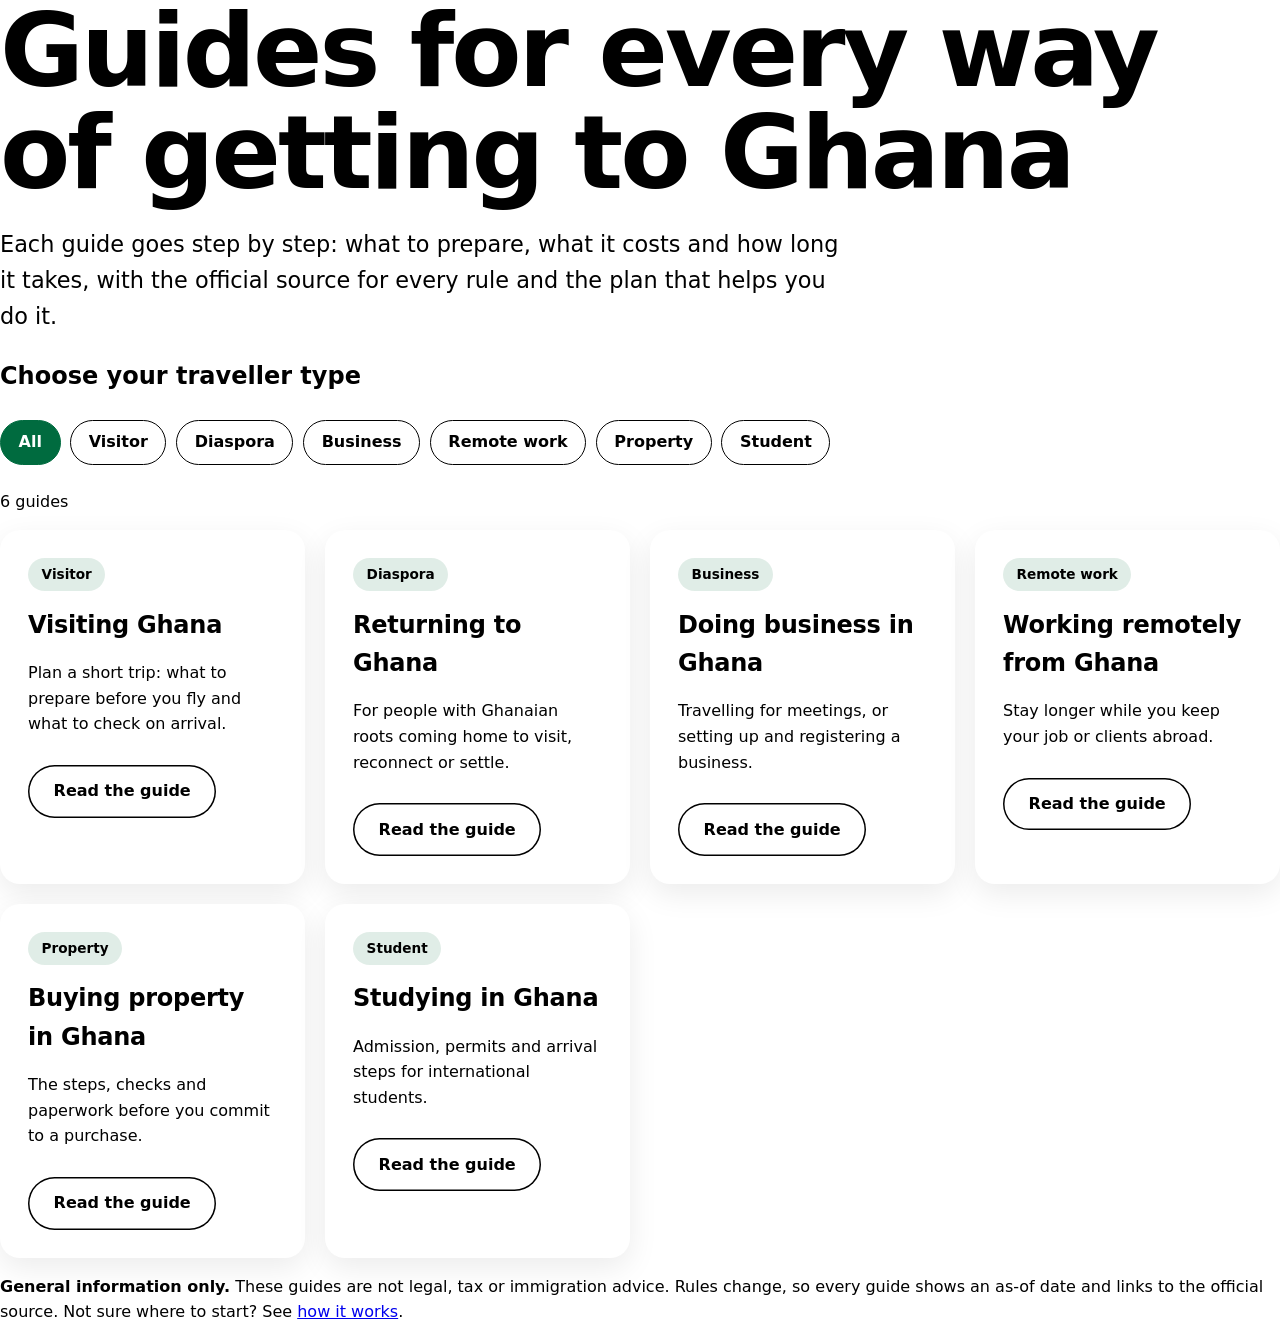
==== pages/guides/index.html @ 1437476f "Guides index with traveller-type filter, and How it works page" ====
<!doctype html>
<html lang="en">
<head>
<meta charset="utf-8">
<meta name="viewport" content="width=device-width, initial-scale=1">
<title>Guides | Come to Ghana</title>
<meta name="description" content="Step-by-step guides for every kind of traveller to Ghana: what to prepare, costs and timelines, official sources.">
<link rel="stylesheet" href="../../css/tokens.css"> <link rel="stylesheet" href="../../css/layout.css"> <link rel="stylesheet" href="../../css/site.css"> <link rel="stylesheet" href="../../css/shop/core.css">
<script defer src="../../js/nav.js"></script> <script defer src="../../js/motion.js"></script> <script defer src="../../js/app.js"></script> <script defer src="../../js/shop/core.js"></script> <script defer src="../../js/shop/cart.js"></script>
<script defer src="../../js/shop/guides.js"></script>
<style>
  .guides-hero h1 { font-size: clamp(2.75rem, 8vw, 6.5rem); letter-spacing: -.03em; line-height: 1; margin: 0 0 1.25rem; }
  .guides-hero p { max-width: 60ch; font-size: clamp(1.1rem, 2vw, 1.4rem); }
  #guide-filters { display: flex; flex-wrap: wrap; gap: .6rem; margin-block: 1.5rem; }
  #guide-filters .shop-chip { font: inherit; font-weight: 600; border: 1.5px solid currentColor; background: transparent; cursor: pointer; padding: .55rem 1.1rem; }
  #guide-filters .shop-chip[aria-pressed="true"] { background: var(--accent, #006b3f); color: var(--on-accent, #fff); border-color: var(--accent, #006b3f); }
  #guide-list { list-style: none; margin: 0; padding: 0; display: grid; gap: 1.25rem; grid-template-columns: repeat(auto-fill, minmax(min(100%, 19rem), 1fr)); }
  .guide-card h3 { font-size: 1.5rem; letter-spacing: -.01em; margin: .9rem 0 .5rem; }
  .guide-card h3 a { color: inherit; text-decoration: none; }
  .guide-card p { max-width: 45ch; }
  .guide-card .shop-btn { margin-top: .75rem; }
</style>
</head>
<body>
<main id="main">
  <section class="band guides-hero">
    <h1 data-words>Guides for every way of getting to Ghana</h1>
    <p data-reveal>Each guide goes step by step: what to prepare, what it costs and how long it takes, with the official source for every rule and the plan that helps you do it.</p>
  </section>
  <section class="band band--dark" aria-labelledby="guides-h">
    <h2 id="guides-h" data-reveal>Choose your traveller type</h2>
    <div id="guide-filters" role="group" aria-label="Filter guides by traveller type"></div>
    <p id="guide-count" class="shop-note" aria-live="polite"></p>
    <ul id="guide-list">
      <li><a href="tourist.html">Visiting Ghana</a></li>
      <li><a href="diaspora.html">Returning to Ghana</a></li>
      <li><a href="business.html">Doing business in Ghana</a></li>
      <li><a href="remote-work.html">Working remotely from Ghana</a></li>
      <li><a href="property.html">Buying property in Ghana</a></li>
      <li><a href="student.html">Studying in Ghana</a></li>
    </ul>
  </section>
  <section class="band">
    <p data-reveal><strong>General information only.</strong> These guides are not legal, tax or immigration advice. Rules change, so every guide shows an as-of date and links to the official source. Not sure where to start? See <a href="how-it-works.html">how it works</a>.</p>
  </section>
</main>
</body>
</html>
---- css/site.css ----
/* Come to Ghana: site-wide base. Tokens in tokens.css, layout in layout.css, shop parts in css/shop/. */
@view-transition { navigation: auto; }
html { scroll-behavior: smooth; }
body { margin: 0; font-family: var(--font-body, system-ui, -apple-system, "Segoe UI", sans-serif); line-height: 1.6; }
.guide-note { font-size: .9rem; padding: .9rem 1.1rem; border-radius: .9rem; background: rgba(0,0,0,.05); }
.sr-only { position: absolute; width: 1px; height: 1px; overflow: hidden; clip: rect(0 0 0 0); white-space: nowrap; }
---- css/shop/core.css ----
/* Come to Ghana: shared shop components (buttons, chips, sheets, toasts, test-money label). */
.shop-btn { display: inline-flex; align-items: center; justify-content: center; gap: .5rem; padding: .85rem 1.6rem; border: 0; border-radius: 999px; font: inherit; font-weight: 600; cursor: pointer; text-decoration: none; background: var(--accent, #006b3f); color: var(--on-accent, #fff); transition: transform .3s cubic-bezier(.2,.7,.2,1), box-shadow .3s; }
.shop-btn:hover { transform: translateY(-2px); box-shadow: 0 8px 22px rgba(0,0,0,.2); }
.shop-btn:disabled { opacity: .5; cursor: not-allowed; transform: none; box-shadow: none; }
.shop-btn--ghost { background: transparent; color: inherit; box-shadow: inset 0 0 0 1.5px currentColor; }
.shop-chip { display: inline-block; padding: .35rem .85rem; border-radius: 999px; font-size: .85rem; font-weight: 600; background: rgba(0,107,63,.12); color: inherit; }
.shop-chip[aria-pressed="true"] { background: var(--accent, #006b3f); color: var(--on-accent, #fff); }
.shop-card { border-radius: 1.25rem; padding: clamp(1.1rem, 3vw, 1.75rem); background: var(--surface, #fff); box-shadow: 0 10px 30px rgba(0,0,0,.08); }
.shop-price { font-weight: 700; letter-spacing: -.01em; font-variant-numeric: tabular-nums; }
.shop-field { display: grid; gap: .35rem; margin-block: 1rem; }
.shop-field label { font-weight: 600; }
.shop-field :is(input, select, textarea) { font: inherit; padding: .75rem 1rem; border: 1.5px solid #8a94a0; border-radius: .75rem; background: #fff; color: #111; }
.shop-error { color: #b42318; font-size: .9rem; }
.shop-sheet-backdrop { position: fixed; inset: 0; background: rgba(0,0,0,.5); opacity: 0; pointer-events: none; transition: opacity .3s; z-index: 90; }
.shop-sheet-backdrop.is-open { opacity: 1; pointer-events: auto; }
.shop-sheet { position: fixed; inset: auto 0 0 0; max-height: 88svh; overflow: auto; background: var(--surface, #fff); color: #111; border-radius: 1.5rem 1.5rem 0 0; padding: 1.5rem; transform: translateY(100%); transition: transform .45s cubic-bezier(.2,.7,.2,1); z-index: 100; }
.shop-sheet.is-open { transform: none; }
@media (min-width: 48rem) { .shop-sheet--side { inset: 0 0 0 auto; width: min(26rem, 100%); max-height: none; border-radius: 1.5rem 0 0 1.5rem; transform: translateX(100%); } .shop-sheet--side.is-open { transform: none; } }
.shop-toasts { position: fixed; left: 50%; bottom: 1.25rem; transform: translateX(-50%); display: grid; gap: .5rem; z-index: 200; }
.shop-toast { padding: .7rem 1.2rem; border-radius: 999px; background: #111; color: #fff; font-weight: 600; box-shadow: 0 8px 24px rgba(0,0,0,.3); animation: shop-toast-in .4s cubic-bezier(.2,.7,.2,1); transition: opacity .4s; }
.shop-toast.is-out { opacity: 0; }
@keyframes shop-toast-in { from { opacity: 0; transform: translateY(12px); } }
.shop-testmoney { font-size: .9rem; font-weight: 600; padding: .6rem 1rem; border-radius: .75rem; background: #fff4d6; color: #5c4200; }
.shop-btn:focus-visible, .shop-chip:focus-visible, .shop-field :is(input, select, textarea):focus-visible { outline: 3px solid var(--accent, #006b3f); outline-offset: 3px; }
@media (prefers-reduced-motion: reduce) { .shop-sheet, .shop-sheet-backdrop, .shop-btn, .shop-toast { transition: none; animation: none; } }
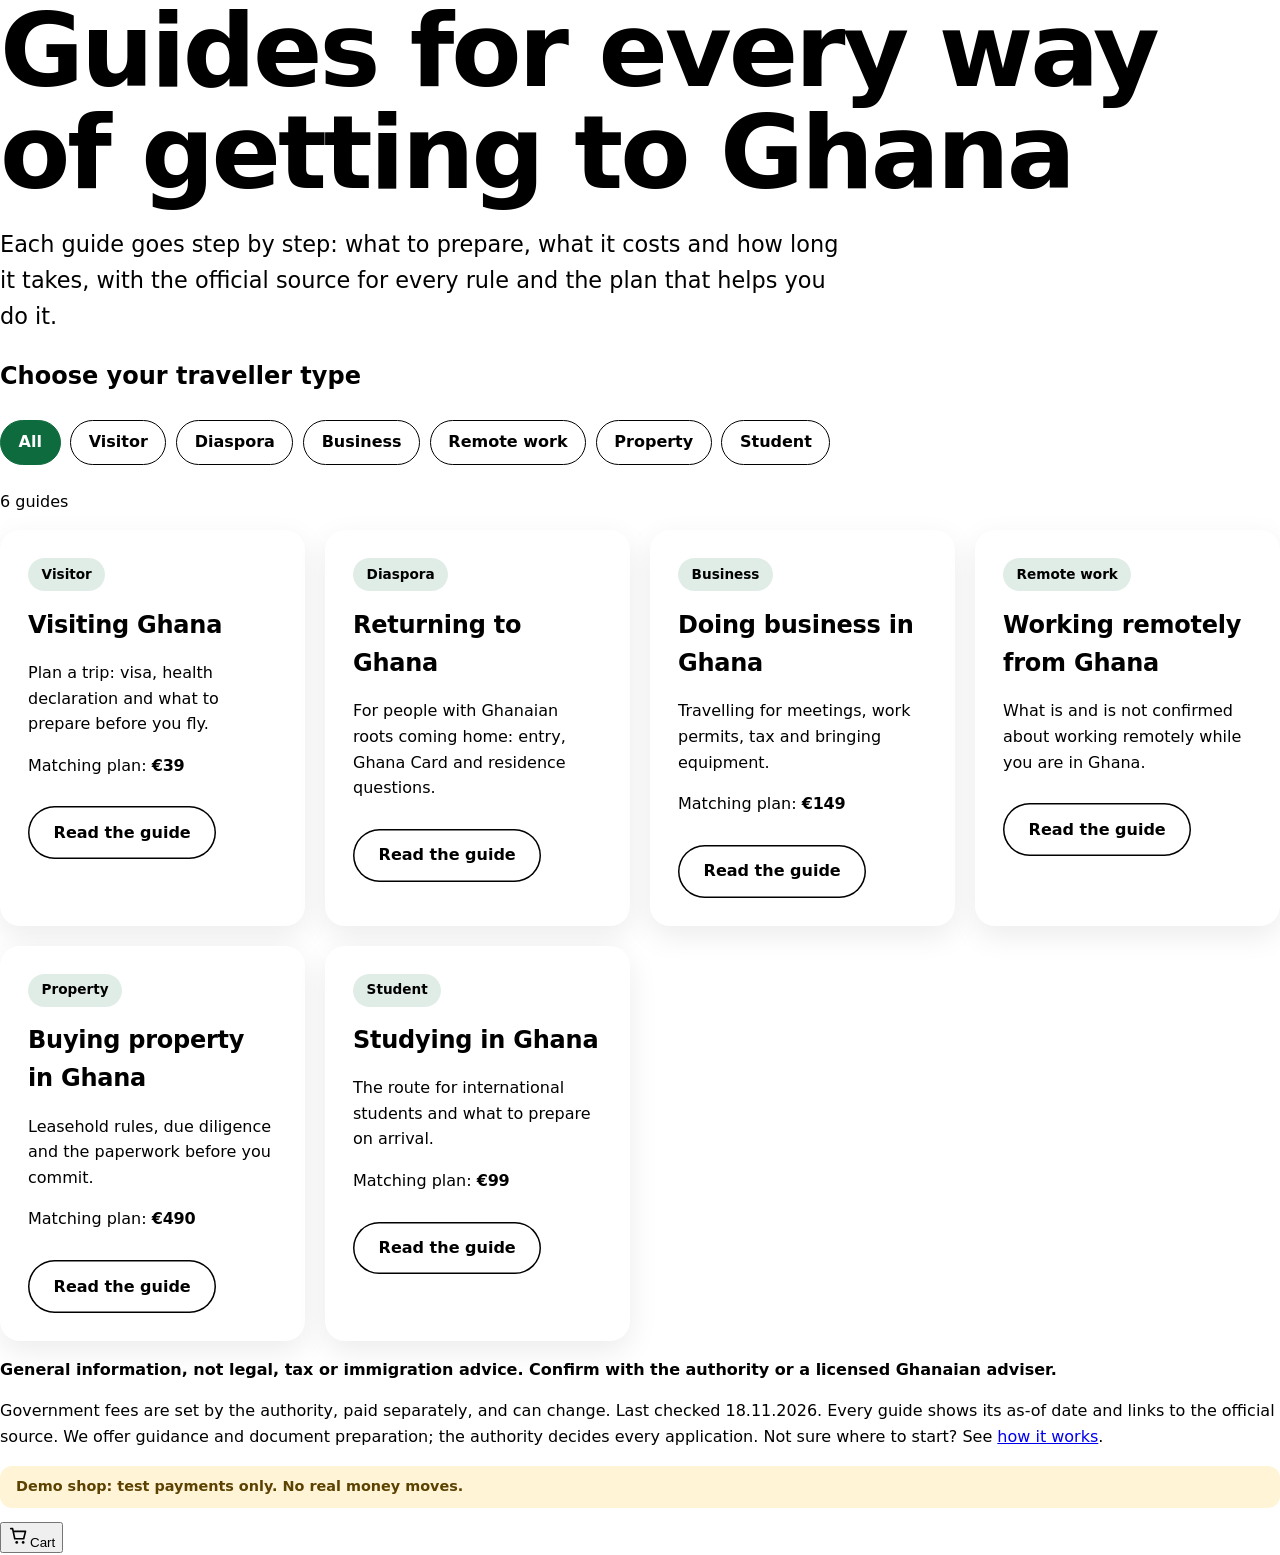
==== commit f3552ee2: "Guides pages: apply expert's disclaimers, fee separation and as-of date" ====
--- a/pages/guides/index.html
+++ b/pages/guides/index.html
@@ -41,7 +41,9 @@
     </ul>
   </section>
   <section class="band">
-    <p data-reveal><strong>General information only.</strong> These guides are not legal, tax or immigration advice. Rules change, so every guide shows an as-of date and links to the official source. Not sure where to start? See <a href="how-it-works.html">how it works</a>.</p>
+    <p data-reveal><strong>General information, not legal, tax or immigration advice. Confirm with the authority or a licensed Ghanaian adviser.</strong></p>
+    <p data-reveal>Government fees are set by the authority, paid separately, and can change. Last checked 18.11.2026. Every guide shows its as-of date and links to the official source. We offer guidance and document preparation; the authority decides every application. Not sure where to start? See <a href="how-it-works.html">how it works</a>.</p>
+    <p class="shop-testmoney" role="note">Demo shop: test payments only. No real money moves.</p>
   </section>
 </main>
 </body>
--- a/css/tokens.css
+++ b/css/tokens.css
@@ -0,0 +1,122 @@
+/* Come to Ghana: design tokens (Designer lane). Trustworthy and clear.
+   Palette: warm paper + deep ink-green neutrals, ONE accent (forest green); warm gold appears only as the accent on dark bands.
+   Contrast (AA, measured): --ink on --bg 15.5:1; --ink-soft 7.8:1; --muted 5.1:1; --on-accent on --accent 6.6:1;
+   --accent on --bg 6.2:1; --on-dark on --bg-dark 15.2:1; --accent-bright (gold) on --bg-dark 10.3:1.
+   Type: system fonts only; serif display for authority, sans body for clarity; clamp() scale, tight tracking on large type.
+   Motion: one ease, 400-900 ms, 60 ms stagger; animate transform/opacity/filter only. */
+:root {
+  color-scheme: light;
+
+  /* Palette: light */
+  --bg: #faf8f3;
+  --bg-alt: #f0ece1;
+  --surface: #ffffff;
+  --surface-2: #f5f2ea;
+  --ink: #10231a;
+  --ink-soft: #3f5348;
+  --muted: #5c6e63;
+  --line: #ded9ca;
+
+  /* Palette: dark bands */
+  --bg-dark: #0a1f16;
+  --bg-dark-2: #123325;
+  --on-dark: #f3f1e8;
+  --on-dark-soft: #a9bfb1;
+  --line-dark: #22432f;
+
+  /* Accent (one) */
+  --accent: #0d6b3d;
+  --accent-2: #14884f;          /* hover / gradient partner */
+  --accent-bright: #f2c14e;     /* accent on dark backgrounds */
+  --accent-soft: #dcefe2;
+  --on-accent: #ffffff;
+
+  /* Status */
+  --ok: #1d7a4d;
+  --warn: #b4540a;
+  --danger: #b3261e;
+  --danger-soft: #fbe6e3;
+
+  /* Gradients and glow (CSS only) */
+  --grad-accent: linear-gradient(120deg, #0d6b3d 0%, #1f9a5c 55%, #f2c14e 100%);
+  --grad-text: linear-gradient(100deg, #0d6b3d 0%, #2a9d62 50%, #0d6b3d 100%);
+  --grad-dark: radial-gradient(120% 80% at 80% 0%, #17482f 0%, #0a1f16 60%);
+  --glow: 0 0 80px rgba(242, 193, 78, .25);
+
+  /* Type */
+  --font-body: system-ui, -apple-system, "Segoe UI", Roboto, "Helvetica Neue", Arial, sans-serif;
+  --font-display: ui-serif, "Iowan Old Style", "Palatino Linotype", Palatino, Georgia, serif;
+  --font-mono: ui-monospace, SFMono-Regular, Menlo, Consolas, monospace;
+
+  --fs-xs: .8125rem;
+  --fs-sm: .9375rem;
+  --fs-base: 1.0625rem;
+  --fs-lg: clamp(1.2rem, 1.1rem + .5vw, 1.45rem);
+  --fs-xl: clamp(1.5rem, 1.2rem + 1.4vw, 2.25rem);
+  --fs-2xl: clamp(2rem, 1.4rem + 3vw, 3.75rem);
+  --fs-3xl: clamp(2.75rem, 1.6rem + 6vw, 6rem);
+  --fs-hero: clamp(3.25rem, 1.5rem + 9vw, 8rem);
+  --fs-giant: clamp(5rem, 2rem + 18vw, 16rem);      /* marquee, scrollytelling word */
+  --fs-step: clamp(1.5rem, 1.1rem + 1.6vw, 2.5rem); /* scrollytelling step text */
+
+  --lh-tight: .95;
+  --lh-snug: 1.15;
+  --lh-body: 1.6;
+  --track-display: -.04em;
+  --track-heading: -.025em;
+  --track-label: .12em;
+  --measure: 65ch;
+
+  /* Spacing */
+  --space-1: .25rem;
+  --space-2: .5rem;
+  --space-3: .75rem;
+  --space-4: 1rem;
+  --space-5: 1.5rem;
+  --space-6: 2.5rem;
+  --space-7: 4rem;
+  --space-section: clamp(5rem, 12vw, 10rem);
+  --gutter: clamp(1.25rem, 5vw, 4rem);
+  --max-w: 76rem;
+
+  /* Shape and depth */
+  --radius-sm: .5rem;
+  --radius: 1rem;
+  --radius-lg: 1.75rem;
+  --radius-pill: 999px;
+  --shadow-sm: 0 1px 2px rgba(16, 35, 26, .06), 0 2px 8px rgba(16, 35, 26, .05);
+  --shadow: 0 8px 30px rgba(16, 35, 26, .09);
+  --shadow-lg: 0 24px 60px rgba(16, 35, 26, .16);
+  --focus: 0 0 0 3px var(--bg), 0 0 0 5px var(--accent);
+
+  /* Motion */
+  --ease: cubic-bezier(.2, .7, .2, 1);
+  --dur-fast: 400ms;
+  --dur: 650ms;
+  --dur-slow: 900ms;
+  --stagger: 60ms;
+  --rise: 1.25rem;              /* reveal travel distance */
+  --blur-in: 8px;               /* reveal start blur */
+  --marquee-speed: 60s;
+}
+
+@media (prefers-reduced-motion: reduce) {
+  :root {
+    --dur-fast: 0ms;
+    --dur: 0ms;
+    --dur-slow: 0ms;
+    --stagger: 0ms;
+    --rise: 0px;
+    --blur-in: 0px;
+    --marquee-speed: 0s;
+  }
+}
+
+/* Reusable CSS-only accent */
+.text-grad {
+  background: var(--grad-text);
+  background-size: 200% 100%;
+  -webkit-background-clip: text;
+  background-clip: text;
+  color: transparent;
+}
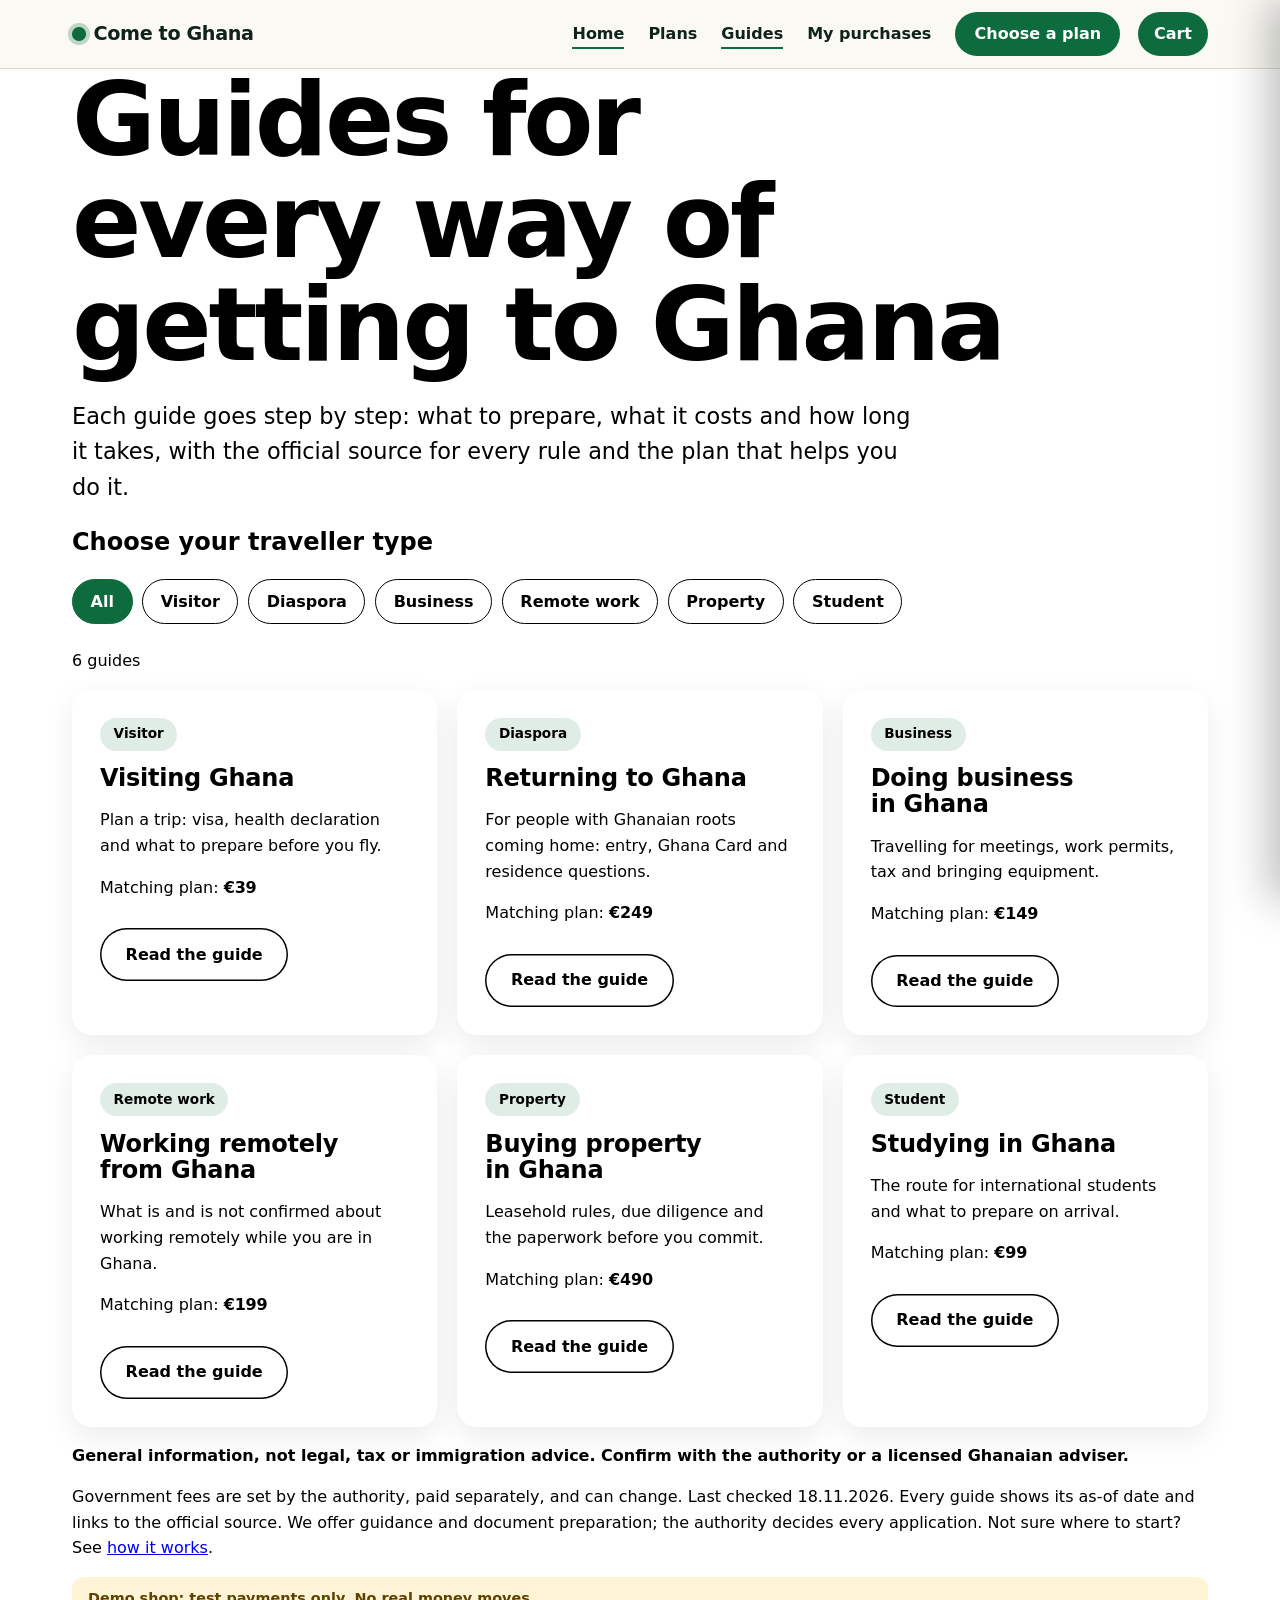
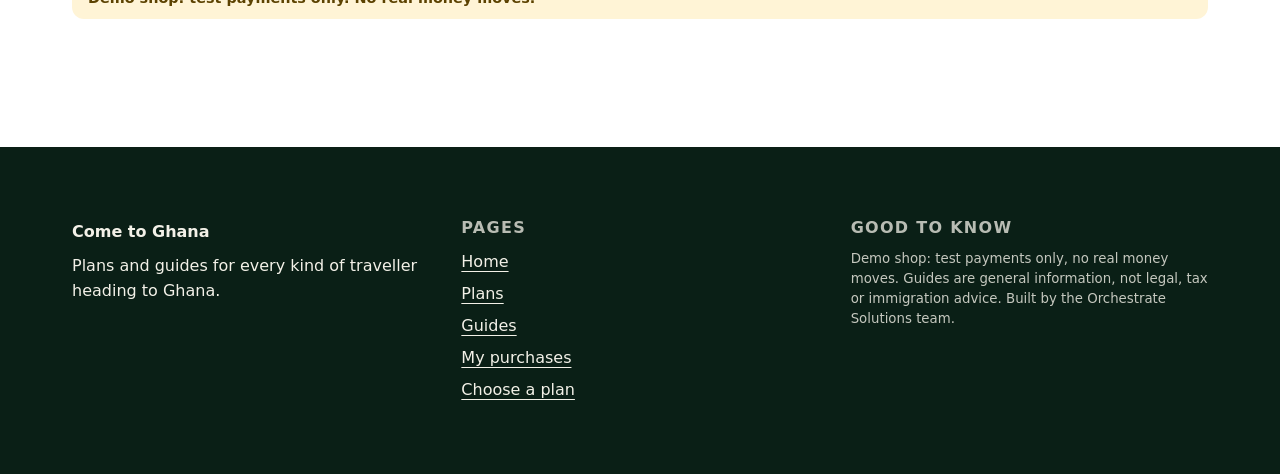
==== commit 47b48116: "Guides pages: link css/shop/cart.css for the header cart button" ====
--- a/pages/guides/index.html
+++ b/pages/guides/index.html
@@ -5,7 +5,7 @@
 <meta name="viewport" content="width=device-width, initial-scale=1">
 <title>Guides | Come to Ghana</title>
 <meta name="description" content="Step-by-step guides for every kind of traveller to Ghana: what to prepare, costs and timelines, official sources.">
-<link rel="stylesheet" href="../../css/tokens.css"> <link rel="stylesheet" href="../../css/layout.css"> <link rel="stylesheet" href="../../css/site.css"> <link rel="stylesheet" href="../../css/shop/core.css">
+<link rel="stylesheet" href="../../css/tokens.css"> <link rel="stylesheet" href="../../css/layout.css"> <link rel="stylesheet" href="../../css/site.css"> <link rel="stylesheet" href="../../css/shop/core.css"> <link rel="stylesheet" href="../../css/shop/cart.css">
 <script defer src="../../js/nav.js"></script> <script defer src="../../js/motion.js"></script> <script defer src="../../js/app.js"></script> <script defer src="../../js/shop/core.js"></script> <script defer src="../../js/shop/cart.js"></script>
 <script defer src="../../js/shop/guides.js"></script>
 <style>
--- a/css/layout.css
+++ b/css/layout.css
@@ -0,0 +1,108 @@
+/* Layout, page shell and motion states. Colours and type come from tokens.css. */
+:root { --hv-ease: var(--ease, cubic-bezier(.2,.7,.2,1)); --hv-max: var(--max-w, 76rem); --hv-gutter: clamp(1.1rem, 4vw, 2.5rem); --hv-header-h: 4.25rem; }
+@view-transition { navigation: auto; }
+html { scroll-behavior: smooth; scroll-padding-top: calc(var(--hv-header-h) + 1rem); }
+*, *::before, *::after { box-sizing: border-box; }
+img, svg, video { max-width: 100%; height: auto; }
+main { display: block; min-height: 60svh; --hv-side: max(var(--hv-gutter), calc((100% - var(--hv-max)) / 2 + var(--hv-gutter))); }
+/* Shared container: every top-level block of a page gets side margins and centres at the max width.
+   Sections and headers keep full-bleed backgrounds and pad their content; other blocks are inset by margin. */
+main > :is(section, header, article) { padding-inline: var(--hv-side) !important; }
+main > :not(section, header, article, .hv-marquee, script, style, [hidden]) { margin-inline: var(--hv-side) !important; }
+main > :is(section, header, article) > .hv-wrap { padding-inline: 0; max-width: none; }
+h1, h2, h3 { text-wrap: balance; line-height: 1.1; }
+.hv-wrap { max-width: var(--hv-max); margin-inline: auto; padding-inline: var(--hv-gutter); }
+.hv-section { padding-block: clamp(5rem, 12vw, 10rem); }
+.hv-dark { background: var(--bg-dark, #10231a); color: var(--on-dark, #f4f7f4); }
+
+/* Skip link */
+.hv-skip { position: absolute; left: 1rem; top: -4rem; z-index: 400; background: var(--accent, #1f6f43); color: var(--on-accent, #fff); padding: .75rem 1.25rem; border-radius: .75rem; font-weight: 700; text-decoration: none; transition: top .2s; }
+.hv-skip:focus { top: 1rem; }
+
+/* Header and nav */
+.hv-header { position: sticky; top: 0; z-index: 100; backdrop-filter: blur(14px) saturate(1.4); background: color-mix(in srgb, var(--bg, #fff) 86%, transparent); color: var(--ink, #111); border-bottom: 1px solid var(--line, rgba(120,130,140,.25)); transition: box-shadow .3s; }
+.hv-header.is-stuck { box-shadow: 0 6px 24px rgba(0,0,0,.08); }
+.hv-header-in { max-width: var(--hv-max); margin-inline: auto; padding-inline: var(--hv-gutter); min-height: var(--hv-header-h); display: flex; align-items: center; gap: .6rem; }
+.hv-logo { font-weight: 800; font-size: 1.2rem; letter-spacing: -.02em; text-decoration: none; color: inherit; display: inline-flex; align-items: center; gap: .5rem; }
+.hv-logo::before { content: ""; width: .85rem; height: .85rem; border-radius: 50%; background: var(--accent, #1f6f43); box-shadow: 0 0 0 4px color-mix(in srgb, var(--accent, #1f6f43) 25%, transparent); }
+.hv-header-in > .cd-btn { margin-left: auto; margin-right: 0; }
+.hv-nav-toggle { font: inherit; font-weight: 600; background: none; border: 1.5px solid currentColor; color: inherit; border-radius: 999px; padding: .45rem 1rem; cursor: pointer; }
+.hv-nav { position: absolute; inset: 100% 0 auto 0; background: var(--bg, #fff); border-bottom: 1px solid var(--line, rgba(120,130,140,.25)); padding: .5rem var(--hv-gutter) 1.25rem; display: none; box-shadow: 0 20px 30px rgba(0,0,0,.1); }
+.hv-nav.is-open { display: block; }
+.hv-nav ul { list-style: none; margin: 0; padding: 0; display: grid; gap: .15rem; }
+.hv-nav a { display: block; padding: .8rem .25rem; color: inherit; text-decoration: none; font-weight: 600; position: relative; }
+.hv-nav a::after { content: ""; position: absolute; left: 0; right: 0; bottom: .35rem; height: 2px; background: var(--accent, #1f6f43); transform: scaleX(0); transform-origin: left; transition: transform .4s var(--hv-ease); }
+.hv-nav a:hover::after, .hv-nav a[aria-current="page"]::after { transform: scaleX(1); }
+.hv-nav .hv-nav-cta { margin-top: .5rem; text-align: center; background: var(--accent, #1f6f43); color: var(--on-accent, #fff); border-radius: 999px; padding: .8rem 1.25rem; }
+.hv-nav .hv-nav-cta::after { display: none; }
+a:focus-visible, button:focus-visible, summary:focus-visible { outline: 3px solid var(--focus, var(--accent, #1f6f43)); outline-offset: 3px; border-radius: .35rem; }
+@media (min-width: 62rem) {
+  .hv-header-in { justify-content: space-between; }
+  .hv-nav-toggle { display: none; }
+  .hv-nav { position: static; display: block; background: none; border: 0; box-shadow: none; padding: 0; margin-left: auto; }
+  .hv-nav ul { display: flex; align-items: center; gap: 1.5rem; }
+  .hv-nav a { padding: .5rem 0; }
+  .hv-nav .hv-nav-cta { margin: 0; padding: .6rem 1.2rem; }
+  .hv-header-in > .cd-btn { margin-left: .5rem; order: 3; }
+}
+
+/* Footer */
+.hv-footer { margin-top: clamp(4rem, 10vw, 8rem); background: var(--bg-dark, #10231a); color: var(--on-dark, #f4f7f4); padding-block: clamp(2.5rem, 6vw, 4.5rem); }
+.hv-footer-in { max-width: var(--hv-max); margin-inline: auto; padding-inline: var(--hv-gutter); display: grid; gap: 2rem; grid-template-columns: repeat(auto-fit, minmax(14rem, 1fr)); }
+.hv-footer a { color: inherit; text-underline-offset: .25em; }
+.hv-footer h2 { font-size: 1rem; text-transform: uppercase; letter-spacing: .08em; opacity: .75; margin: 0 0 .75rem; }
+.hv-footer ul { list-style: none; margin: 0; padding: 0; display: grid; gap: .4rem; }
+.hv-footer small { opacity: .8; display: block; line-height: 1.5; }
+.hv-footer p { max-width: 40ch; margin: .5rem 0 0; }
+
+/* Reading progress */
+.hv-progress { position: fixed; inset: 0 0 auto 0; height: 3px; z-index: 300; pointer-events: none; }
+.hv-progress i { display: block; height: 100%; width: 100%; background: linear-gradient(90deg, var(--accent, #1f6f43), var(--accent-bright, #38bdf8)); transform: scaleX(var(--hv-p, 0)); transform-origin: left; }
+
+/* ---------- Motion (only with JS; otherwise everything is visible) ---------- */
+.js .hv-word { display: inline-block; white-space: pre; }
+.js [data-split="words"] .hv-word { opacity: 0; transform: translateY(.6em); filter: blur(8px); transition: opacity .8s var(--hv-ease), transform .8s var(--hv-ease), filter .8s var(--hv-ease); transition-delay: calc(var(--i, 0) * 60ms); }
+.js [data-split="words"].is-in .hv-word { opacity: 1; transform: none; filter: none; }
+.js [data-split="mask"] .hv-mw { display: inline-block; overflow: hidden; vertical-align: top; padding-bottom: .12em; margin-bottom: -.12em; }
+.js [data-split="mask"] .hv-word { transform: translateY(110%); transition: transform .9s var(--hv-ease); transition-delay: calc(var(--i, 0) * 50ms); }
+.js [data-split="mask"].is-in .hv-word { transform: none; }
+.js [data-reveal] { opacity: 0; transform: translateY(2rem); transition: opacity .8s var(--hv-ease), transform .8s var(--hv-ease); transition-delay: var(--d, 0ms); }
+.js [data-reveal].is-in { opacity: 1; transform: none; }
+
+.hv-rotate { display: inline-grid; vertical-align: bottom; }
+.hv-rotate > span { grid-area: 1 / 1; opacity: 0; transform: translateY(60%); transition: opacity .6s var(--hv-ease), transform .6s var(--hv-ease); }
+.hv-rotate > span.is-on { opacity: 1; transform: none; }
+.hv-sweep { background: linear-gradient(100deg, var(--accent, #1f6f43), var(--accent-bright, #38bdf8), var(--accent, #1f6f43)); background-size: 200% 100%; -webkit-background-clip: text; background-clip: text; color: transparent; animation: hv-sweep 6s linear infinite; }
+@keyframes hv-sweep { to { background-position: -200% 0; } }
+
+.hv-marquee { overflow: hidden; background: var(--bg-dark, #10231a); color: var(--on-dark, #f4f7f4); padding-block: clamp(2rem, 6vw, 4rem); }
+.hv-marquee-track { display: flex; width: max-content; gap: 3rem; font-size: clamp(3rem, 11vw, 9rem); font-weight: 800; letter-spacing: -.04em; line-height: 1; white-space: nowrap; animation: hv-marquee var(--marquee-speed, 45s) linear infinite; }
+.hv-marquee-track span:nth-child(even) { color: transparent; -webkit-text-stroke: 1.5px currentColor; }
+@keyframes hv-marquee { to { transform: translateX(-50%); } }
+
+.hv-statement { font-size: clamp(1.8rem, 5vw, 4rem); font-weight: 700; letter-spacing: -.02em; line-height: 1.15; max-width: 28ch; }
+.js .hv-statement .hv-word { opacity: .2; transition: opacity .35s linear; }
+.js .hv-statement .hv-word.is-lit { opacity: 1; }
+
+/* Scrollytelling: [data-scrolly] > .hv-scrolly-word + .hv-scrolly-steps > [data-step][data-word] */
+.hv-scrolly { display: grid; gap: 1.5rem; grid-template-columns: 1fr; }
+.hv-scrolly-word { position: sticky; top: calc(var(--hv-header-h) + 1rem); font-size: clamp(3rem, 14vw, 10rem); font-weight: 800; letter-spacing: -.04em; line-height: 1; padding-block: 1rem; z-index: 1; }
+.hv-scrolly-steps [data-step] { min-height: 55svh; display: flex; align-items: center; font-size: clamp(1.5rem, 3.4vw, 2.5rem); font-weight: 600; line-height: 1.25; max-width: 24ch; opacity: .3; transition: opacity .5s var(--hv-ease); }
+.hv-scrolly-steps [data-step].is-active { opacity: 1; }
+@media (min-width: 52rem) { .hv-scrolly { grid-template-columns: 1fr 1fr; align-items: start; } .hv-scrolly-word { top: 30svh; } }
+
+.hv-card { transition: transform .4s var(--hv-ease), box-shadow .4s var(--hv-ease); }
+.hv-card:hover { transform: translateY(-4px); }
+[data-parallax] { will-change: transform; }
+[data-count] { font-variant-numeric: tabular-nums; }
+
+@media (prefers-reduced-motion: reduce) {
+  html { scroll-behavior: auto; }
+  *, *::before, *::after { animation: none !important; transition: none !important; }
+  .js [data-split] .hv-word, .js [data-reveal] { opacity: 1 !important; transform: none !important; filter: none !important; }
+  .hv-rotate > span:first-child { opacity: 1; transform: none; }
+  .hv-rotate > span:not(:first-child) { display: none; }
+  .js .hv-statement .hv-word, .hv-scrolly-steps [data-step] { opacity: 1 !important; }
+  .hv-scrolly-word { position: static; }
+  .hv-progress { display: none; }
+}
--- a/css/site.css
+++ b/css/site.css
@@ -4,3 +4,5 @@
 body { margin: 0; font-family: var(--font-body, system-ui, -apple-system, "Segoe UI", sans-serif); line-height: 1.6; }
 .guide-note { font-size: .9rem; padding: .9rem 1.1rem; border-radius: .9rem; background: rgba(0,0,0,.05); }
 .sr-only { position: absolute; width: 1px; height: 1px; overflow: hidden; clip: rect(0 0 0 0); white-space: nowrap; }
+/* Bands (guide pages, services, home): full-bleed background, content kept to the page width with a gutter. */
+.band { padding-inline: max(var(--hv-gutter, 1.25rem), calc((100% - var(--hv-max, 76rem)) / 2 + var(--hv-gutter, 1.25rem))); }
--- a/css/shop/core.css
+++ b/css/shop/core.css
@@ -1,3 +1,4 @@
+@import url("cart.css");
 /* Come to Ghana: shared shop components (buttons, chips, sheets, toasts, test-money label). */
 .shop-btn { display: inline-flex; align-items: center; justify-content: center; gap: .5rem; padding: .85rem 1.6rem; border: 0; border-radius: 999px; font: inherit; font-weight: 600; cursor: pointer; text-decoration: none; background: var(--accent, #006b3f); color: var(--on-accent, #fff); transition: transform .3s cubic-bezier(.2,.7,.2,1), box-shadow .3s; }
 .shop-btn:hover { transform: translateY(-2px); box-shadow: 0 8px 22px rgba(0,0,0,.2); }
--- a/css/shop/cart.css
+++ b/css/shop/cart.css
@@ -0,0 +1,39 @@
+/* Come to Ghana: cart drawer. Colours come from tokens.css with fallbacks. */
+.cd-btn { position: relative; display: inline-flex; align-items: center; gap: .45rem; padding: .55rem 1rem; border: 0; border-radius: 999px; font: inherit; font-weight: 600; cursor: pointer; background: var(--accent, #006b3f); color: var(--on-accent, #fff); transition: transform .3s cubic-bezier(.2,.7,.2,1), box-shadow .3s; }
+.cd-btn:hover { transform: translateY(-2px); box-shadow: 0 8px 20px rgba(0,0,0,.2); }
+.cd-btn--header { margin-left: .75rem; }
+.cd-btn--float { position: fixed; top: 1rem; right: 1rem; z-index: 60; }
+.cd-badge { min-width: 1.4rem; padding: 0 .4rem; border-radius: 999px; font-size: .8rem; line-height: 1.4rem; text-align: center; background: var(--on-accent, #fff); color: var(--accent, #006b3f); }
+.cd-btn:focus-visible, .cd-drawer :is(button, a):focus-visible { outline: 3px solid var(--accent-bright, #f2a900); outline-offset: 3px; }
+.cd-lock { overflow: hidden; }
+.cd-overlay { position: fixed; inset: 0; z-index: 90; background: rgba(0,0,0,.5); opacity: 0; transition: opacity .35s; }
+.cd-overlay.is-open { opacity: 1; }
+.cd-drawer { position: fixed; top: 0; right: 0; bottom: 0; z-index: 100; display: flex; flex-direction: column; width: min(26rem, 100%); background: var(--surface, #fff); color: var(--text, #111); box-shadow: -12px 0 40px rgba(0,0,0,.25); transform: translateX(100%); transition: transform .45s cubic-bezier(.2,.7,.2,1); }
+.cd-drawer.is-open { transform: none; }
+.cd-head { display: flex; align-items: center; justify-content: space-between; padding: 1.1rem 1.25rem; border-bottom: 1px solid rgba(0,0,0,.1); }
+.cd-head h2 { margin: 0; font-size: 1.5rem; letter-spacing: -.02em; }
+.cd-close { width: 2.5rem; height: 2.5rem; border: 0; border-radius: 50%; font-size: 1.6rem; line-height: 1; cursor: pointer; background: rgba(0,0,0,.08); color: inherit; }
+.cd-body { flex: 1; overflow-y: auto; padding: .5rem 1.25rem; }
+.cd-lines { list-style: none; margin: 0; padding: 0; }
+.cd-line { display: flex; justify-content: space-between; gap: 1rem; padding: 1rem 0; border-bottom: 1px solid rgba(0,0,0,.1); }
+.cd-info { display: grid; gap: .25rem; min-width: 0; }
+.cd-name { font-size: 1.05rem; }
+.cd-sum { font-size: .9rem; opacity: .75; }
+.cd-side { display: flex; flex-direction: column; align-items: flex-end; justify-content: space-between; gap: .5rem; }
+.cd-step { display: inline-flex; align-items: center; gap: .6rem; margin-top: .4rem; }
+.cd-step button { width: 2.2rem; height: 2.2rem; border: 1.5px solid currentColor; border-radius: 50%; font: inherit; font-size: 1.2rem; line-height: 1; cursor: pointer; background: transparent; color: inherit; }
+.cd-step button:disabled { opacity: .35; cursor: not-allowed; }
+.cd-step output { min-width: 1.5rem; text-align: center; font-weight: 700; font-variant-numeric: tabular-nums; }
+.cd-rm { border: 0; padding: .25rem 0; font: inherit; font-size: .9rem; text-decoration: underline; cursor: pointer; background: none; color: inherit; opacity: .8; }
+.cd-rm:hover { opacity: 1; }
+.cd-empty { display: grid; gap: .75rem; justify-items: start; padding: 2rem 0; }
+.cd-empty-big { margin: 0; font-size: 1.8rem; font-weight: 700; letter-spacing: -.02em; }
+.cd-foot { padding: 1rem 1.25rem 1.25rem; border-top: 1px solid rgba(0,0,0,.1); display: grid; gap: .6rem; }
+.cd-foot:empty { display: none; }
+.cd-total { display: flex; justify-content: space-between; align-items: baseline; font-size: 1.2rem; }
+.cd-total strong { font-size: 1.6rem; }
+.cd-note { margin: 0; }
+.cd-err { margin: 0; padding: .6rem .9rem; border-radius: .75rem; background: #fdecea; color: #7a1a12; }
+.cd-go { width: 100%; }
+@media (max-width: 520px) { .cd-label { display: none; } .cd-drawer { width: 100%; } }
+@media (prefers-reduced-motion: reduce) { .cd-drawer, .cd-overlay, .cd-btn { transition: none; } }
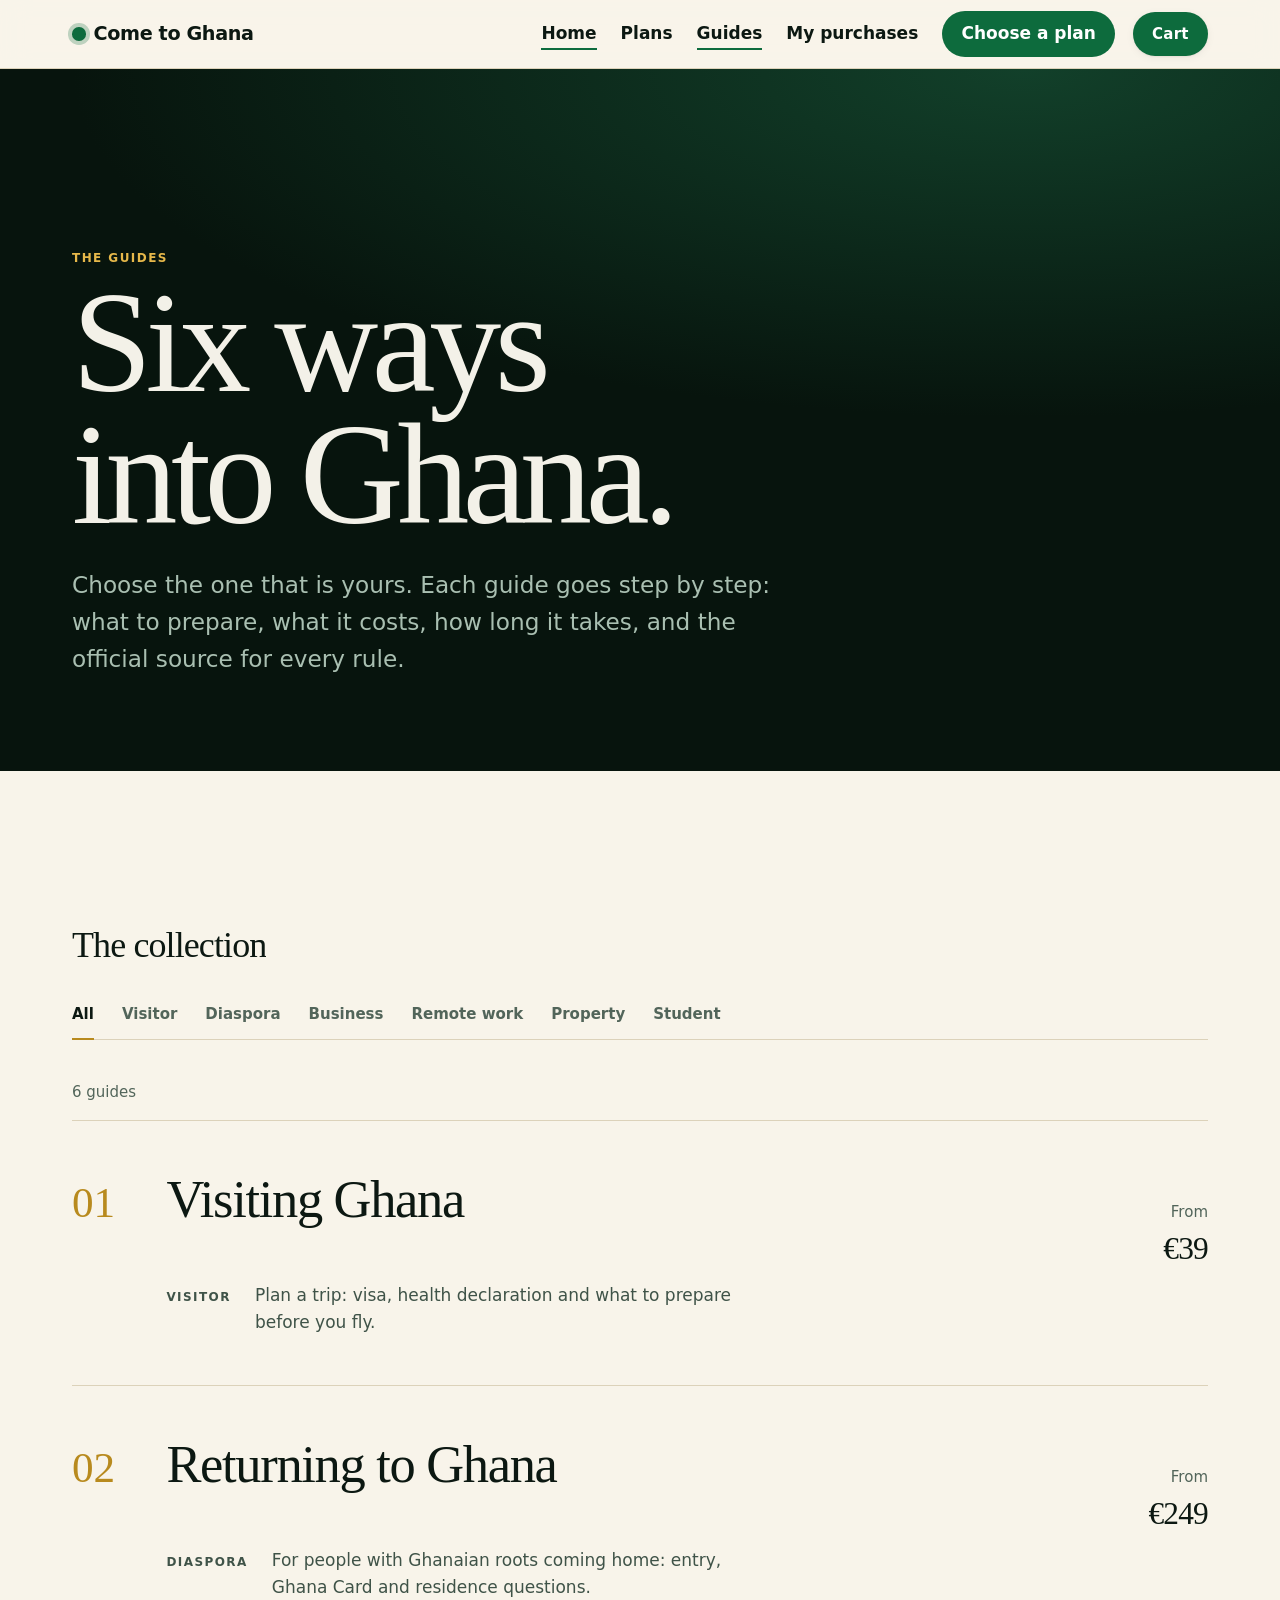
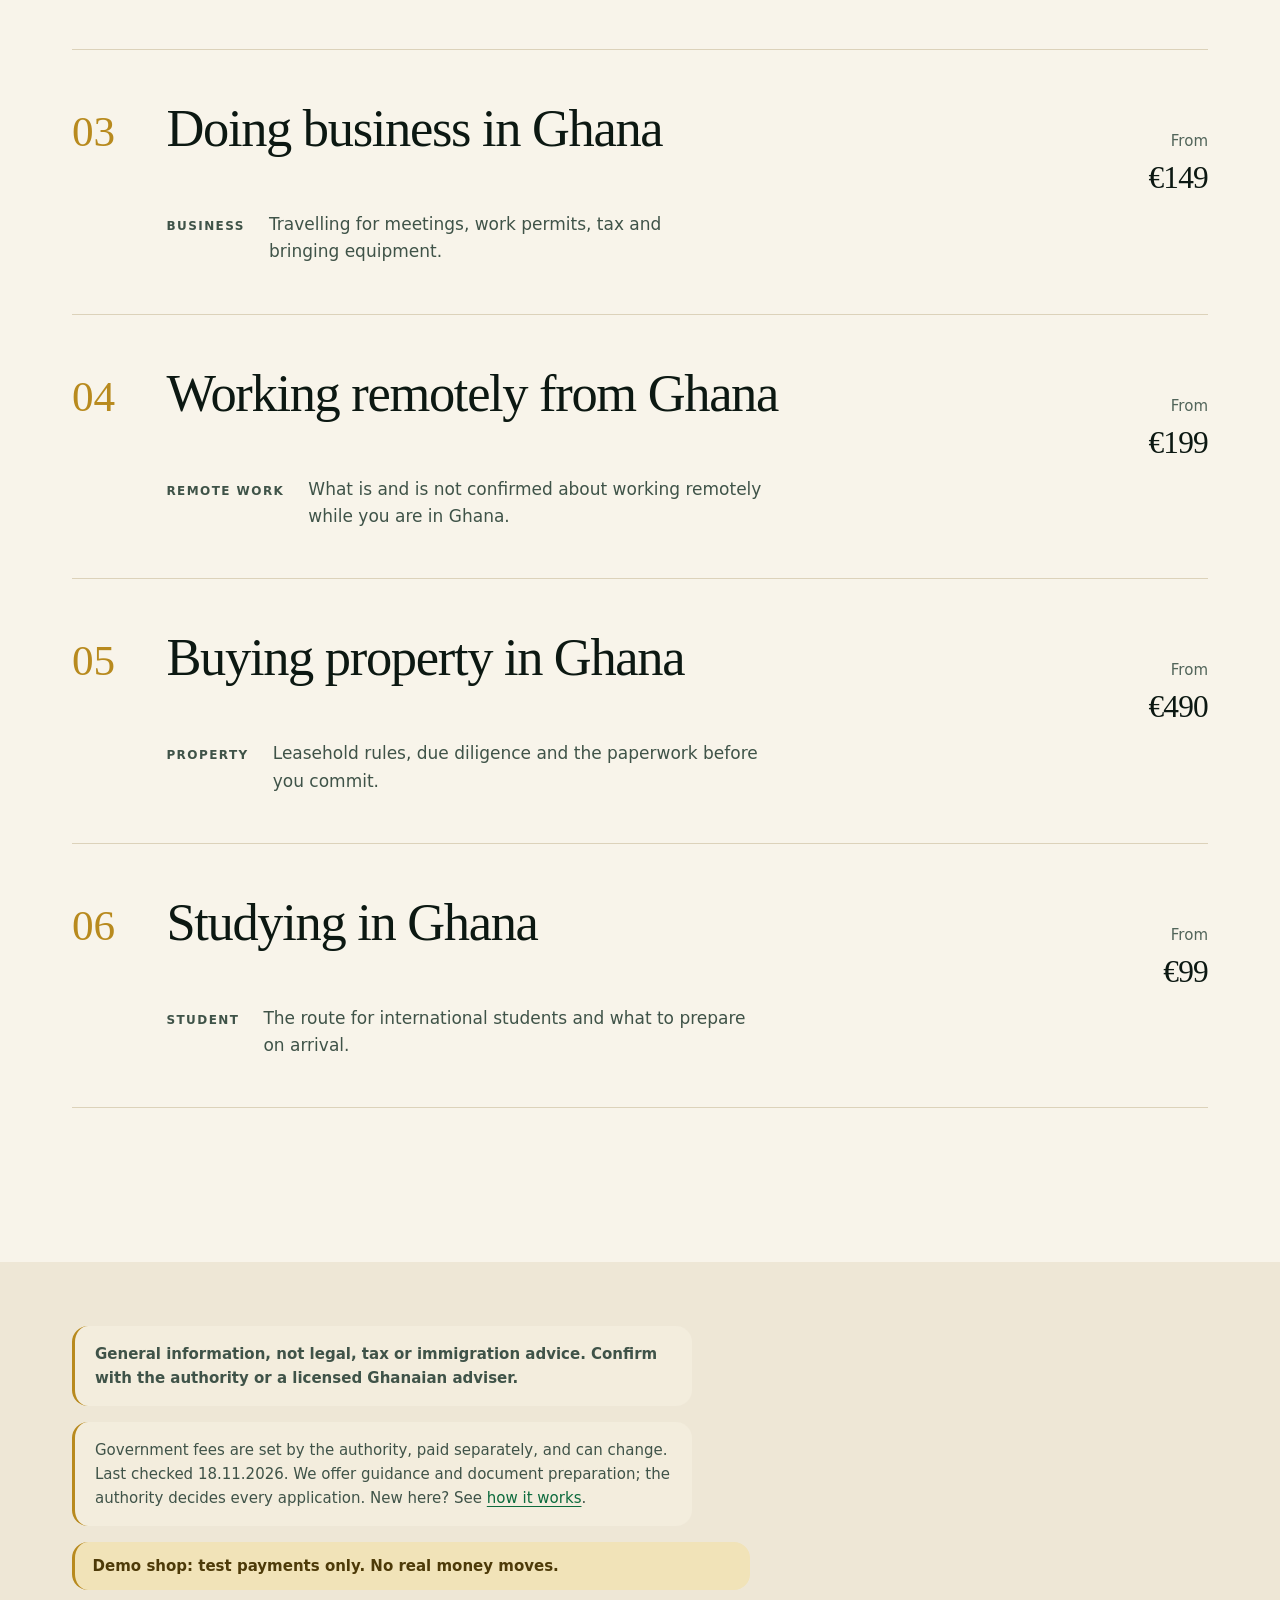
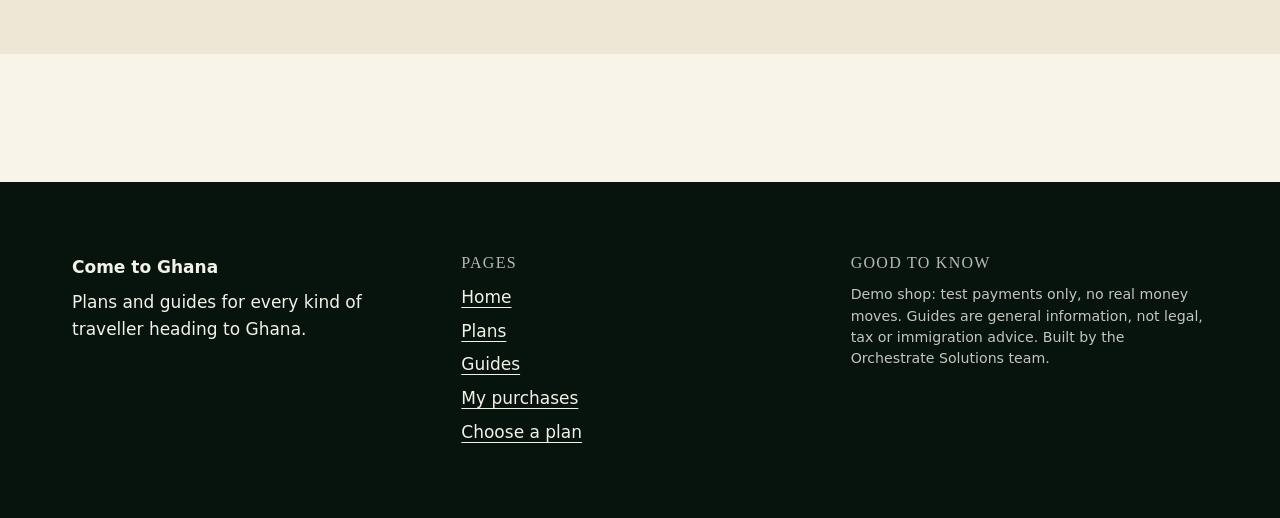
==== commit 0641c44b: "Premium redesign: guides as a numbered editorial collection, How it works in large serif steps" ====
--- a/pages/guides/index.html
+++ b/pages/guides/index.html
@@ -4,33 +4,56 @@
 <meta charset="utf-8">
 <meta name="viewport" content="width=device-width, initial-scale=1">
 <title>Guides | Come to Ghana</title>
-<meta name="description" content="Step-by-step guides for every kind of traveller to Ghana: what to prepare, costs and timelines, official sources.">
+<meta name="description" content="A curated collection of step-by-step guides for every kind of traveller to Ghana: what to prepare, costs and timelines, official sources.">
 <link rel="stylesheet" href="../../css/tokens.css"> <link rel="stylesheet" href="../../css/layout.css"> <link rel="stylesheet" href="../../css/site.css"> <link rel="stylesheet" href="../../css/shop/core.css"> <link rel="stylesheet" href="../../css/shop/cart.css">
 <script defer src="../../js/nav.js"></script> <script defer src="../../js/motion.js"></script> <script defer src="../../js/app.js"></script> <script defer src="../../js/shop/core.js"></script> <script defer src="../../js/shop/cart.js"></script>
 <script defer src="../../js/shop/guides.js"></script>
 <style>
-  .guides-hero h1 { font-size: clamp(2.75rem, 8vw, 6.5rem); letter-spacing: -.03em; line-height: 1; margin: 0 0 1.25rem; }
-  .guides-hero p { max-width: 60ch; font-size: clamp(1.1rem, 2vw, 1.4rem); }
-  #guide-filters { display: flex; flex-wrap: wrap; gap: .6rem; margin-block: 1.5rem; }
-  #guide-filters .shop-chip { font: inherit; font-weight: 600; border: 1.5px solid currentColor; background: transparent; cursor: pointer; padding: .55rem 1.1rem; }
-  #guide-filters .shop-chip[aria-pressed="true"] { background: var(--accent, #006b3f); color: var(--on-accent, #fff); border-color: var(--accent, #006b3f); }
-  #guide-list { list-style: none; margin: 0; padding: 0; display: grid; gap: 1.25rem; grid-template-columns: repeat(auto-fill, minmax(min(100%, 19rem), 1fr)); }
-  .guide-card h3 { font-size: 1.5rem; letter-spacing: -.01em; margin: .9rem 0 .5rem; }
-  .guide-card h3 a { color: inherit; text-decoration: none; }
-  .guide-card p { max-width: 45ch; }
-  .guide-card .shop-btn { margin-top: .75rem; }
+  .g-hero { min-height: 78svh; display: flex; flex-direction: column; justify-content: center; padding-block: clamp(7rem, 14vw, 11rem) clamp(3rem, 7vw, 6rem); }
+  .g-hero h1 { font-size: var(--fs-hero); line-height: var(--lh-tight); margin: .5rem 0 1.5rem; max-width: 12ch; }
+  .g-hero .lede { font-size: var(--fs-lg); max-width: 48ch; color: var(--on-dark-soft); margin: 0; }
+  .g-hero .eyebrow { margin: 0; }
+  .g-sec { padding-block: var(--space-section); }
+  .g-sec h2 { font-size: var(--fs-xl); margin: 0 0 var(--space-5); }
+  .g-notes { padding-block: var(--space-7); display: grid; gap: 1rem; }
+  .g-notes p { margin: 0; }
+  #guide-filters { display: flex; flex-wrap: wrap; gap: .25rem 1.75rem; margin: 0 0 var(--space-6); padding: 0; border-bottom: 1px solid var(--line); }
+  #guide-filters button { font: inherit; font-size: var(--fs-sm); font-weight: 600; background: none; border: 0; border-bottom: 2px solid transparent; margin-bottom: -1px; padding: .75rem 0; color: var(--muted); cursor: pointer; transition: color .3s, border-color .3s; }
+  #guide-filters button:hover { color: var(--ink); }
+  #guide-filters button[aria-pressed="true"] { color: var(--ink); border-bottom-color: var(--gold); }
+  #guide-filters button:focus-visible { outline: 3px solid var(--accent); outline-offset: 3px; }
+  #guide-count { margin: 0 0 var(--space-4); color: var(--muted); font-size: var(--fs-sm); }
+  #guide-list { list-style: none; margin: 0; padding: 0; counter-reset: g; }
+  #guide-list > li { max-width: none; }
+  .g-row { counter-increment: g; position: relative; display: grid; grid-template-columns: auto 1fr auto; gap: .5rem clamp(1rem, 4vw, 3.5rem); align-items: baseline; padding-block: clamp(1.75rem, 4vw, 3rem); border-top: 1px solid var(--line); transition: background .4s, padding .4s; }
+  #guide-list > li:last-child .g-row { border-bottom: 1px solid var(--line); }
+  .g-row::before { content: counter(g, decimal-leading-zero); font-family: var(--font-display); font-size: clamp(1.5rem, 1.1rem + 2vw, 2.75rem); color: var(--gold); line-height: 1; }
+  .g-row h3 { font-size: clamp(1.75rem, 1.2rem + 2.6vw, 3.5rem); line-height: var(--lh-snug); margin: 0; }
+  .g-row h3 a { color: inherit; text-decoration: none; }
+  .g-row h3 a::after { content: ""; position: absolute; inset: 0; }
+  .g-row h3 a:focus-visible { outline: 3px solid var(--accent); outline-offset: 4px; }
+  .g-row:hover h3 a { color: var(--accent); }
+  .g-meta { grid-column: 2; display: flex; flex-wrap: wrap; align-items: baseline; gap: .5rem 1.5rem; }
+  .g-meta p { margin: 0; color: var(--ink-soft); max-width: 46ch; }
+  .g-type { margin: 0; }
+  .g-plan { grid-column: 3; grid-row: 1; text-align: end; font-size: var(--fs-sm); color: var(--muted); white-space: nowrap; }
+  .g-plan strong { display: block; font-family: var(--font-display); font-weight: var(--display-weight); font-size: clamp(1.4rem, 1rem + 1.2vw, 2rem); color: var(--ink); letter-spacing: var(--track-heading); }
+  @media (max-width: 40rem) { .g-row { grid-template-columns: auto 1fr; } .g-plan { grid-column: 2; grid-row: auto; text-align: start; } }
+  @media (prefers-reduced-motion: reduce) { .g-row, #guide-filters button { transition: none; } }
 </style>
 </head>
 <body>
 <main id="main">
-  <section class="band guides-hero">
-    <h1 data-words>Guides for every way of getting to Ghana</h1>
-    <p data-reveal>Each guide goes step by step: what to prepare, what it costs and how long it takes, with the official source for every rule and the plan that helps you do it.</p>
-  </section>
-  <section class="band band--dark" aria-labelledby="guides-h">
-    <h2 id="guides-h" data-reveal>Choose your traveller type</h2>
+  <header class="band band--dark g-hero">
+    <p class="eyebrow">The guides</p>
+    <h1>Six ways into Ghana.</h1>
+    <p class="lede">Choose the one that is yours. Each guide goes step by step: what to prepare, what it costs, how long it takes, and the official source for every rule.</p>
+  </header>
+
+  <section class="band g-sec" aria-labelledby="guides-h">
+    <h2 id="guides-h">The collection</h2>
     <div id="guide-filters" role="group" aria-label="Filter guides by traveller type"></div>
-    <p id="guide-count" class="shop-note" aria-live="polite"></p>
+    <p id="guide-count" aria-live="polite"></p>
     <ul id="guide-list">
       <li><a href="tourist.html">Visiting Ghana</a></li>
       <li><a href="diaspora.html">Returning to Ghana</a></li>
@@ -40,9 +63,10 @@
       <li><a href="student.html">Studying in Ghana</a></li>
     </ul>
   </section>
-  <section class="band">
-    <p data-reveal><strong>General information, not legal, tax or immigration advice. Confirm with the authority or a licensed Ghanaian adviser.</strong></p>
-    <p data-reveal>Government fees are set by the authority, paid separately, and can change. Last checked 18.11.2026. Every guide shows its as-of date and links to the official source. We offer guidance and document preparation; the authority decides every application. Not sure where to start? See <a href="how-it-works.html">how it works</a>.</p>
+
+  <section class="band band--alt g-notes" aria-label="Important notes">
+    <p class="guide-note"><strong>General information, not legal, tax or immigration advice. Confirm with the authority or a licensed Ghanaian adviser.</strong></p>
+    <p class="guide-note">Government fees are set by the authority, paid separately, and can change. Last checked 18.11.2026. We offer guidance and document preparation; the authority decides every application. New here? See <a href="how-it-works.html">how it works</a>.</p>
     <p class="shop-testmoney" role="note">Demo shop: test payments only. No real money moves.</p>
   </section>
 </main>
--- a/css/tokens.css
+++ b/css/tokens.css
@@ -1,25 +1,28 @@
-/* Come to Ghana: design tokens (Designer lane). Trustworthy and clear.
-   Palette: warm paper + deep ink-green neutrals, ONE accent (forest green); warm gold appears only as the accent on dark bands.
-   Contrast (AA, measured): --ink on --bg 15.5:1; --ink-soft 7.8:1; --muted 5.1:1; --on-accent on --accent 6.6:1;
-   --accent on --bg 6.2:1; --on-dark on --bg-dark 15.2:1; --accent-bright (gold) on --bg-dark 10.3:1.
+/* Come to Ghana: design tokens (Designer lane). Premium redesign: editorial, calm, confident.
+   Research notes (premium travel/concierge sites, via web search; opinions of agency write-ups, not measured): serif display over clean sans,
+   warm neutrals instead of stark white, generous space and few sections, slow smooth motion. No photos here, so type scale, tone and rules carry it.
+   Palette: warm ivory paper + near-black ink-green neutrals; forest green is the main accent, gold on dark bands and as thin rules,
+   Ghana red only as a tiny detail (one rule or dot). Never fill large areas with red or gold.
+   Contrast (AA, measured): --ink on --bg 16.6:1; --ink-soft 7.5:1; --muted on --bg 5.7:1, on --bg-alt 5.1:1; --on-accent on --accent 6.6:1;
+   --accent on --bg 6.0:1; --on-dark on --bg-dark 16.6:1; --accent-bright (gold) on --bg-dark 10.2:1. --gold is decorative on light, never body text.
    Type: system fonts only; serif display for authority, sans body for clarity; clamp() scale, tight tracking on large type.
-   Motion: one ease, 400-900 ms, 60 ms stagger; animate transform/opacity/filter only. */
+   Motion: one ease (--ease-slow for big reveals), 400-900 ms, 60 ms stagger; animate transform/opacity/filter only. */
 :root {
   color-scheme: light;
 
   /* Palette: light */
-  --bg: #faf8f3;
-  --bg-alt: #f0ece1;
+  --bg: #f8f4ea;
+  --bg-alt: #eee7d6;
   --surface: #ffffff;
-  --surface-2: #f5f2ea;
-  --ink: #10231a;
+  --surface-2: #f3eddd;
+  --ink: #0c1812;
   --ink-soft: #3f5348;
-  --muted: #5c6e63;
-  --line: #ded9ca;
+  --muted: #52655a;
+  --line: #dcd2ba;
 
   /* Palette: dark bands */
-  --bg-dark: #0a1f16;
-  --bg-dark-2: #123325;
+  --bg-dark: #07140d;
+  --bg-dark-2: #0f2a1b;
   --on-dark: #f3f1e8;
   --on-dark-soft: #a9bfb1;
   --line-dark: #22432f;
@@ -27,7 +30,10 @@
   /* Accent (one) */
   --accent: #0d6b3d;
   --accent-2: #14884f;          /* hover / gradient partner */
-  --accent-bright: #f2c14e;     /* accent on dark backgrounds */
+  --accent-bright: #e6b84a;     /* gold: accent on dark backgrounds */
+  --gold: #b88a1e;              /* gold for rules, numerals and large decorative type on light (not body text) */
+  --gold-soft: #f1e3b8;
+  --red: #c8202f;               /* Ghana red: tiny details only (a rule, a dot), never large fills */
   --accent-soft: #dcefe2;
   --on-accent: #ffffff;
 
@@ -38,14 +44,16 @@
   --danger-soft: #fbe6e3;
 
   /* Gradients and glow (CSS only) */
-  --grad-accent: linear-gradient(120deg, #0d6b3d 0%, #1f9a5c 55%, #f2c14e 100%);
-  --grad-text: linear-gradient(100deg, #0d6b3d 0%, #2a9d62 50%, #0d6b3d 100%);
-  --grad-dark: radial-gradient(120% 80% at 80% 0%, #17482f 0%, #0a1f16 60%);
-  --glow: 0 0 80px rgba(242, 193, 78, .25);
+  --grad-accent: linear-gradient(120deg, #0d6b3d 0%, #1f9a5c 50%, #e6b84a 100%);
+  --grad-text: linear-gradient(100deg, #0d6b3d 0%, #b88a1e 50%, #0d6b3d 100%);
+  --grad-dark: radial-gradient(120% 80% at 80% 0%, #12402a 0%, #07140d 62%);
+  --glow: 0 0 80px rgba(230, 184, 74, .28);
 
   /* Type */
   --font-body: system-ui, -apple-system, "Segoe UI", Roboto, "Helvetica Neue", Arial, sans-serif;
-  --font-display: ui-serif, "Iowan Old Style", "Palatino Linotype", Palatino, Georgia, serif;
+  --font-display: ui-serif, "Iowan Old Style", "Palatino Linotype", "Book Antiqua", Palatino, Georgia, serif;
+  --display-weight: 500;        /* light-medium serif looks editorial; avoid bold */
+  --label-size: .75rem;         /* small caps labels: uppercase, --track-label, weight 600 */
   --font-mono: ui-monospace, SFMono-Regular, Menlo, Consolas, monospace;
 
   --fs-xs: .8125rem;
@@ -55,14 +63,14 @@
   --fs-xl: clamp(1.5rem, 1.2rem + 1.4vw, 2.25rem);
   --fs-2xl: clamp(2rem, 1.4rem + 3vw, 3.75rem);
   --fs-3xl: clamp(2.75rem, 1.6rem + 6vw, 6rem);
-  --fs-hero: clamp(3.25rem, 1.5rem + 9vw, 8rem);
-  --fs-giant: clamp(5rem, 2rem + 18vw, 16rem);      /* marquee, scrollytelling word */
+  --fs-hero: clamp(3.5rem, 1.5rem + 10vw, 9rem);
+  --fs-giant: clamp(5.5rem, 2rem + 20vw, 18rem);      /* marquee, scrollytelling word */
   --fs-step: clamp(1.5rem, 1.1rem + 1.6vw, 2.5rem); /* scrollytelling step text */
 
-  --lh-tight: .95;
+  --lh-tight: .92;
   --lh-snug: 1.15;
   --lh-body: 1.6;
-  --track-display: -.04em;
+  --track-display: -.045em;
   --track-heading: -.025em;
   --track-label: .12em;
   --measure: 65ch;
@@ -84,20 +92,24 @@
   --radius: 1rem;
   --radius-lg: 1.75rem;
   --radius-pill: 999px;
-  --shadow-sm: 0 1px 2px rgba(16, 35, 26, .06), 0 2px 8px rgba(16, 35, 26, .05);
-  --shadow: 0 8px 30px rgba(16, 35, 26, .09);
-  --shadow-lg: 0 24px 60px rgba(16, 35, 26, .16);
+  --shadow-sm: 0 1px 2px rgba(12, 24, 18, .06), 0 2px 8px rgba(12, 24, 18, .05);
+  --shadow: 0 8px 30px rgba(12, 24, 18, .09);
+  --shadow-lg: 0 30px 80px rgba(12, 24, 18, .2);
+  --shadow-gold: 0 10px 40px rgba(184, 138, 30, .22);
+  --rule-gold: linear-gradient(90deg, #b88a1e, #e6b84a 60%, transparent);
+  --kente: repeating-linear-gradient(90deg, #e6b84a 0 14px, #0d6b3d 14px 28px, #c8202f 28px 42px, #07140d 42px 56px); /* 4px strip, one place only */
   --focus: 0 0 0 3px var(--bg), 0 0 0 5px var(--accent);
 
   /* Motion */
   --ease: cubic-bezier(.2, .7, .2, 1);
+  --ease-slow: cubic-bezier(.16, .84, .24, 1);
   --dur-fast: 400ms;
-  --dur: 650ms;
+  --dur: 750ms;
   --dur-slow: 900ms;
   --stagger: 60ms;
   --rise: 1.25rem;              /* reveal travel distance */
   --blur-in: 8px;               /* reveal start blur */
-  --marquee-speed: 60s;
+  --marquee-speed: 80s;
 }
 
 @media (prefers-reduced-motion: reduce) {
--- a/css/site.css
+++ b/css/site.css
@@ -1,8 +1,30 @@
-/* Come to Ghana: site-wide base. Tokens in tokens.css, layout in layout.css, shop parts in css/shop/. */
+/* Come to Ghana: site-wide base and premium page rhythm. Tokens: tokens.css. Layout/shell: layout.css. Shop parts: css/shop/. */
 @view-transition { navigation: auto; }
-html { scroll-behavior: smooth; }
-body { margin: 0; font-family: var(--font-body, system-ui, -apple-system, "Segoe UI", sans-serif); line-height: 1.6; }
-.guide-note { font-size: .9rem; padding: .9rem 1.1rem; border-radius: .9rem; background: rgba(0,0,0,.05); }
+html { scroll-behavior: smooth; -webkit-text-size-adjust: 100%; }
+body { margin: 0; background: var(--bg); color: var(--ink); font-family: var(--font-body); font-size: var(--fs-base); line-height: var(--lh-body); text-rendering: optimizeLegibility; -webkit-font-smoothing: antialiased; }
+h1, h2, h3, h4 { font-family: var(--font-display); font-weight: var(--display-weight); letter-spacing: var(--track-heading); line-height: var(--lh-snug); color: inherit; text-wrap: balance; }
+h1 { letter-spacing: var(--track-display); }
+p { text-wrap: pretty; }
+p, li { max-width: var(--measure); }
+::selection { background: var(--gold-soft); color: var(--ink); }
+a { color: var(--accent); text-underline-offset: .2em; text-decoration-thickness: 1px; }
+a:hover { color: var(--accent-2); }
+
+/* Bands: full-bleed background; content kept to the page width with a gutter; generous vertical rhythm. */
+.band { padding-inline: max(var(--hv-gutter, 1.25rem), calc((100% - var(--hv-max, 76rem)) / 2 + var(--hv-gutter, 1.25rem))); }
+.band--dark { background: var(--grad-dark); color: var(--on-dark); }
+.band--dark a { color: var(--accent-bright); }
+.band--alt { background: var(--bg-alt); }
+
+/* Small caps label and the thin gold rule */
+.eyebrow, .label { font-size: var(--label-size); font-weight: 600; text-transform: uppercase; letter-spacing: var(--track-label); color: var(--muted); }
+.band--dark .eyebrow, .band--dark .label { color: var(--accent-bright); }
+.rule-gold { height: 1px; border: 0; background: var(--rule-gold); margin-block: var(--space-5); }
+
+/* Notes: general-information and fee notes read as calm, quiet panels with a gold edge */
+.guide-note { font-size: var(--fs-sm); padding: 1rem 1.25rem; border-radius: var(--radius); background: var(--surface-2); border-inline-start: 3px solid var(--gold); color: var(--ink-soft); max-width: var(--measure); }
+.band--dark .guide-note { background: rgba(255,255,255,.06); color: var(--on-dark-soft); }
 .sr-only { position: absolute; width: 1px; height: 1px; overflow: hidden; clip: rect(0 0 0 0); white-space: nowrap; }
-/* Bands (guide pages, services, home): full-bleed background, content kept to the page width with a gutter. */
-.band { padding-inline: max(var(--hv-gutter, 1.25rem), calc((100% - var(--hv-max, 76rem)) / 2 + var(--hv-gutter, 1.25rem))); }
+table { border-collapse: collapse; width: 100%; }
+th { text-align: start; font-size: var(--label-size); text-transform: uppercase; letter-spacing: var(--track-label); color: var(--muted); font-weight: 600; }
+th, td { padding: .85rem 1rem; border-bottom: 1px solid var(--line); vertical-align: top; }
--- a/css/shop/core.css
+++ b/css/shop/core.css
@@ -1,26 +1,36 @@
 @import url("cart.css");
-/* Come to Ghana: shared shop components (buttons, chips, sheets, toasts, test-money label). */
-.shop-btn { display: inline-flex; align-items: center; justify-content: center; gap: .5rem; padding: .85rem 1.6rem; border: 0; border-radius: 999px; font: inherit; font-weight: 600; cursor: pointer; text-decoration: none; background: var(--accent, #006b3f); color: var(--on-accent, #fff); transition: transform .3s cubic-bezier(.2,.7,.2,1), box-shadow .3s; }
-.shop-btn:hover { transform: translateY(-2px); box-shadow: 0 8px 22px rgba(0,0,0,.2); }
+/* Come to Ghana: shared shop components, premium: calm surfaces, thin rules, slow smooth motion. */
+.shop-btn { display: inline-flex; align-items: center; justify-content: center; gap: .6rem; padding: 1rem 1.9rem; border: 0; border-radius: var(--radius-pill); font: inherit; font-size: var(--fs-sm); font-weight: 600; letter-spacing: .02em; cursor: pointer; text-decoration: none; background: var(--accent); color: var(--on-accent); box-shadow: var(--shadow-sm); transition: transform var(--dur-fast) var(--ease), box-shadow var(--dur-fast) var(--ease), background var(--dur-fast) var(--ease); }
+.shop-btn:hover { background: var(--accent-2); color: var(--on-accent); transform: translateY(-2px); box-shadow: var(--shadow); }
+.shop-btn:active { transform: translateY(0); }
 .shop-btn:disabled { opacity: .5; cursor: not-allowed; transform: none; box-shadow: none; }
-.shop-btn--ghost { background: transparent; color: inherit; box-shadow: inset 0 0 0 1.5px currentColor; }
-.shop-chip { display: inline-block; padding: .35rem .85rem; border-radius: 999px; font-size: .85rem; font-weight: 600; background: rgba(0,107,63,.12); color: inherit; }
-.shop-chip[aria-pressed="true"] { background: var(--accent, #006b3f); color: var(--on-accent, #fff); }
-.shop-card { border-radius: 1.25rem; padding: clamp(1.1rem, 3vw, 1.75rem); background: var(--surface, #fff); box-shadow: 0 10px 30px rgba(0,0,0,.08); }
-.shop-price { font-weight: 700; letter-spacing: -.01em; font-variant-numeric: tabular-nums; }
-.shop-field { display: grid; gap: .35rem; margin-block: 1rem; }
-.shop-field label { font-weight: 600; }
-.shop-field :is(input, select, textarea) { font: inherit; padding: .75rem 1rem; border: 1.5px solid #8a94a0; border-radius: .75rem; background: #fff; color: #111; }
-.shop-error { color: #b42318; font-size: .9rem; }
-.shop-sheet-backdrop { position: fixed; inset: 0; background: rgba(0,0,0,.5); opacity: 0; pointer-events: none; transition: opacity .3s; z-index: 90; }
+.shop-btn--ghost { background: transparent; color: var(--ink); box-shadow: inset 0 0 0 1px var(--ink); }
+.shop-btn--ghost:hover { background: var(--ink); color: var(--bg); }
+.band--dark .shop-btn--ghost { color: var(--on-dark); box-shadow: inset 0 0 0 1px var(--on-dark-soft); }
+.band--dark .shop-btn--ghost:hover { background: var(--on-dark); color: var(--bg-dark); }
+.shop-chip { display: inline-flex; align-items: center; padding: .45rem 1.05rem; border-radius: var(--radius-pill); font: inherit; font-size: var(--fs-sm); font-weight: 600; background: transparent; color: var(--ink); box-shadow: inset 0 0 0 1px var(--line); cursor: pointer; transition: background var(--dur-fast) var(--ease), color var(--dur-fast) var(--ease), box-shadow var(--dur-fast) var(--ease); }
+.shop-chip:hover { box-shadow: inset 0 0 0 1px var(--ink); }
+.shop-chip[aria-pressed="true"] { background: var(--ink); color: var(--bg); box-shadow: none; }
+.shop-card { position: relative; border-radius: var(--radius-lg); padding: clamp(1.4rem, 3vw, 2.25rem); background: var(--surface); box-shadow: var(--shadow-sm), inset 0 0 0 1px var(--line); transition: transform var(--dur-fast) var(--ease), box-shadow var(--dur-fast) var(--ease); }
+.shop-card::before { content: ""; position: absolute; inset: 0 2rem auto 2rem; height: 1px; background: var(--rule-gold); }
+a.shop-card:hover, .shop-card--lift:hover { transform: translateY(-4px); box-shadow: var(--shadow), inset 0 0 0 1px var(--line); }
+.shop-price { font-family: var(--font-display); font-weight: 500; letter-spacing: var(--track-heading); font-variant-numeric: lining-nums tabular-nums; }
+.shop-field { display: grid; gap: .45rem; margin-block: 1.1rem; }
+.shop-field label { font-size: var(--label-size); font-weight: 600; text-transform: uppercase; letter-spacing: var(--track-label); color: var(--muted); }
+.shop-field :is(input, select, textarea) { font: inherit; font-size: var(--fs-base); padding: .9rem 1.05rem; border: 1px solid var(--line); border-radius: var(--radius); background: var(--surface); color: var(--ink); transition: border-color var(--dur-fast) var(--ease), box-shadow var(--dur-fast) var(--ease); }
+.shop-field :is(input, select, textarea):hover { border-color: var(--ink-soft); }
+.shop-field :is(input, select, textarea):focus { border-color: var(--accent); box-shadow: 0 0 0 3px var(--accent-soft); outline: none; }
+.shop-field [aria-invalid="true"] { border-color: var(--danger); background: var(--danger-soft); }
+.shop-error { color: var(--danger); font-size: var(--fs-sm); }
+.shop-sheet-backdrop { position: fixed; inset: 0; background: rgba(7, 20, 13, .55); backdrop-filter: blur(3px); opacity: 0; pointer-events: none; transition: opacity var(--dur-fast) var(--ease); z-index: 90; }
 .shop-sheet-backdrop.is-open { opacity: 1; pointer-events: auto; }
-.shop-sheet { position: fixed; inset: auto 0 0 0; max-height: 88svh; overflow: auto; background: var(--surface, #fff); color: #111; border-radius: 1.5rem 1.5rem 0 0; padding: 1.5rem; transform: translateY(100%); transition: transform .45s cubic-bezier(.2,.7,.2,1); z-index: 100; }
+.shop-sheet { position: fixed; inset: auto 0 0 0; max-height: 88svh; overflow: auto; background: var(--bg); color: var(--ink); border-radius: var(--radius-lg) var(--radius-lg) 0 0; padding: 1.75rem; box-shadow: var(--shadow-lg); transform: translateY(100%); transition: transform var(--dur) var(--ease-slow); z-index: 100; }
 .shop-sheet.is-open { transform: none; }
-@media (min-width: 48rem) { .shop-sheet--side { inset: 0 0 0 auto; width: min(26rem, 100%); max-height: none; border-radius: 1.5rem 0 0 1.5rem; transform: translateX(100%); } .shop-sheet--side.is-open { transform: none; } }
-.shop-toasts { position: fixed; left: 50%; bottom: 1.25rem; transform: translateX(-50%); display: grid; gap: .5rem; z-index: 200; }
-.shop-toast { padding: .7rem 1.2rem; border-radius: 999px; background: #111; color: #fff; font-weight: 600; box-shadow: 0 8px 24px rgba(0,0,0,.3); animation: shop-toast-in .4s cubic-bezier(.2,.7,.2,1); transition: opacity .4s; }
+@media (min-width: 48rem) { .shop-sheet--side { inset: 0 0 0 auto; width: min(28rem, 100%); max-height: none; border-radius: var(--radius-lg) 0 0 var(--radius-lg); transform: translateX(100%); } .shop-sheet--side.is-open { transform: none; } }
+.shop-toasts { position: fixed; left: 50%; bottom: 1.5rem; transform: translateX(-50%); display: grid; gap: .5rem; z-index: 200; }
+.shop-toast { padding: .8rem 1.4rem; border-radius: var(--radius-pill); background: var(--bg-dark); color: var(--on-dark); font-size: var(--fs-sm); font-weight: 600; box-shadow: var(--shadow-lg), inset 0 0 0 1px var(--line-dark); animation: shop-toast-in var(--dur-fast) var(--ease); transition: opacity var(--dur-fast); }
 .shop-toast.is-out { opacity: 0; }
 @keyframes shop-toast-in { from { opacity: 0; transform: translateY(12px); } }
-.shop-testmoney { font-size: .9rem; font-weight: 600; padding: .6rem 1rem; border-radius: .75rem; background: #fff4d6; color: #5c4200; }
-.shop-btn:focus-visible, .shop-chip:focus-visible, .shop-field :is(input, select, textarea):focus-visible { outline: 3px solid var(--accent, #006b3f); outline-offset: 3px; }
-@media (prefers-reduced-motion: reduce) { .shop-sheet, .shop-sheet-backdrop, .shop-btn, .shop-toast { transition: none; animation: none; } }
+.shop-testmoney { font-size: var(--fs-sm); font-weight: 600; padding: .75rem 1.1rem; border-radius: var(--radius); background: var(--gold-soft); color: #4d3a08; border-inline-start: 3px solid var(--gold); max-width: var(--measure); }
+.shop-btn:focus-visible, .shop-chip:focus-visible { outline: none; box-shadow: var(--focus); }
+@media (prefers-reduced-motion: reduce) { .shop-sheet, .shop-sheet-backdrop, .shop-btn, .shop-chip, .shop-card, .shop-toast, .shop-field :is(input, select, textarea) { transition: none; animation: none; } }
--- a/css/shop/cart.css
+++ b/css/shop/cart.css
@@ -1,39 +1,53 @@
-/* Come to Ghana: cart drawer. Colours come from tokens.css with fallbacks. */
-.cd-btn { position: relative; display: inline-flex; align-items: center; gap: .45rem; padding: .55rem 1rem; border: 0; border-radius: 999px; font: inherit; font-weight: 600; cursor: pointer; background: var(--accent, #006b3f); color: var(--on-accent, #fff); transition: transform .3s cubic-bezier(.2,.7,.2,1), box-shadow .3s; }
-.cd-btn:hover { transform: translateY(-2px); box-shadow: 0 8px 20px rgba(0,0,0,.2); }
-.cd-btn--header { margin-left: .75rem; }
-.cd-btn--float { position: fixed; top: 1rem; right: 1rem; z-index: 60; }
-.cd-badge { min-width: 1.4rem; padding: 0 .4rem; border-radius: 999px; font-size: .8rem; line-height: 1.4rem; text-align: center; background: var(--on-accent, #fff); color: var(--accent, #006b3f); }
-.cd-btn:focus-visible, .cd-drawer :is(button, a):focus-visible { outline: 3px solid var(--accent-bright, #f2a900); outline-offset: 3px; }
+/* Come to Ghana: cart drawer. Ivory paper, serif display, gold rules; tokens only (css/tokens.css). */
+.cd-btn { position: relative; display: inline-flex; align-items: center; gap: .5rem; padding: .6rem 1.2rem; border: 0; border-radius: var(--radius-pill); font: inherit; font-size: var(--fs-sm); font-weight: 600; letter-spacing: .02em; cursor: pointer; background: var(--accent); color: var(--on-accent); box-shadow: var(--shadow-sm); transition: transform var(--dur-fast) var(--ease), box-shadow var(--dur-fast) var(--ease), background var(--dur-fast) var(--ease); }
+.cd-btn:hover { background: var(--accent-2); transform: translateY(-2px); box-shadow: var(--shadow); }
+.cd-btn--float { position: fixed; top: var(--space-4); right: var(--space-4); z-index: 60; }
+.cd-badge { min-width: 1.4rem; padding: 0 .4rem; border-radius: var(--radius-pill); font-size: var(--fs-xs); line-height: 1.4rem; text-align: center; background: var(--accent-bright); color: var(--bg-dark); }
+.cd-btn:focus-visible, .cd-drawer :is(button, a):focus-visible { outline: none; box-shadow: var(--focus); }
 .cd-lock { overflow: hidden; }
-.cd-overlay { position: fixed; inset: 0; z-index: 90; background: rgba(0,0,0,.5); opacity: 0; transition: opacity .35s; }
+
+.cd-overlay { position: fixed; inset: 0; z-index: 90; background: rgba(7, 20, 13, .55); backdrop-filter: blur(3px); opacity: 0; transition: opacity var(--dur-fast) var(--ease); }
 .cd-overlay.is-open { opacity: 1; }
-.cd-drawer { position: fixed; top: 0; right: 0; bottom: 0; z-index: 100; display: flex; flex-direction: column; width: min(26rem, 100%); background: var(--surface, #fff); color: var(--text, #111); box-shadow: -12px 0 40px rgba(0,0,0,.25); transform: translateX(100%); transition: transform .45s cubic-bezier(.2,.7,.2,1); }
-.cd-drawer.is-open { transform: none; }
-.cd-head { display: flex; align-items: center; justify-content: space-between; padding: 1.1rem 1.25rem; border-bottom: 1px solid rgba(0,0,0,.1); }
-.cd-head h2 { margin: 0; font-size: 1.5rem; letter-spacing: -.02em; }
-.cd-close { width: 2.5rem; height: 2.5rem; border: 0; border-radius: 50%; font-size: 1.6rem; line-height: 1; cursor: pointer; background: rgba(0,0,0,.08); color: inherit; }
-.cd-body { flex: 1; overflow-y: auto; padding: .5rem 1.25rem; }
+.cd-drawer { position: fixed; top: 0; right: 0; bottom: 0; z-index: 100; display: flex; flex-direction: column; width: min(28rem, 100%); background: var(--bg); color: var(--ink); box-shadow: none; visibility: hidden; transform: translateX(105%); transition: transform var(--dur) var(--ease-slow), visibility 0s var(--dur); }
+.cd-drawer.is-open { transition-delay: 0s; transform: none; visibility: visible; box-shadow: var(--shadow-lg); }
+.cd-drawer[hidden], .cd-overlay[hidden] { display: none; }
+
+.cd-head { position: relative; display: flex; align-items: center; justify-content: space-between; padding: var(--space-5) var(--space-5) var(--space-4); }
+.cd-head::after { content: ""; position: absolute; left: var(--space-5); right: var(--space-5); bottom: 0; height: 2px; background: var(--rule-gold); }
+.cd-head h2 { margin: 0; font-family: var(--font-display); font-weight: var(--display-weight); font-size: var(--fs-xl); line-height: var(--lh-snug); letter-spacing: var(--track-heading); }
+.cd-close { width: 2.5rem; height: 2.5rem; border: 0; border-radius: 50%; font-size: 1.5rem; line-height: 1; cursor: pointer; background: var(--surface-2); color: var(--ink); transition: background var(--dur-fast) var(--ease), color var(--dur-fast) var(--ease); }
+.cd-close:hover { background: var(--ink); color: var(--bg); }
+
+.cd-body { flex: 1; overflow-y: auto; padding: var(--space-2) var(--space-5); }
 .cd-lines { list-style: none; margin: 0; padding: 0; }
-.cd-line { display: flex; justify-content: space-between; gap: 1rem; padding: 1rem 0; border-bottom: 1px solid rgba(0,0,0,.1); }
-.cd-info { display: grid; gap: .25rem; min-width: 0; }
-.cd-name { font-size: 1.05rem; }
-.cd-sum { font-size: .9rem; opacity: .75; }
-.cd-side { display: flex; flex-direction: column; align-items: flex-end; justify-content: space-between; gap: .5rem; }
-.cd-step { display: inline-flex; align-items: center; gap: .6rem; margin-top: .4rem; }
-.cd-step button { width: 2.2rem; height: 2.2rem; border: 1.5px solid currentColor; border-radius: 50%; font: inherit; font-size: 1.2rem; line-height: 1; cursor: pointer; background: transparent; color: inherit; }
+.cd-line { display: flex; justify-content: space-between; gap: var(--space-4); padding: var(--space-5) 0; border-bottom: 1px solid var(--line); }
+.cd-line:last-child { border-bottom: 0; }
+.cd-info { display: grid; gap: .3rem; min-width: 0; align-content: start; }
+.cd-name { font-family: var(--font-display); font-weight: var(--display-weight); font-size: var(--fs-lg); line-height: var(--lh-snug); letter-spacing: var(--track-heading); }
+.cd-sum { font-size: var(--fs-sm); color: var(--muted); }
+.cd-side { display: flex; flex-direction: column; align-items: flex-end; justify-content: space-between; gap: var(--space-2); }
+.cd-side .shop-price { font-size: var(--fs-lg); }
+.cd-step { display: inline-flex; align-items: center; gap: var(--space-3); margin-top: var(--space-3); padding: .2rem; border-radius: var(--radius-pill); background: var(--surface); box-shadow: inset 0 0 0 1px var(--line); }
+.cd-step button { width: 2rem; height: 2rem; border: 0; border-radius: 50%; font: inherit; font-size: 1.15rem; line-height: 1; cursor: pointer; background: transparent; color: var(--ink); transition: background var(--dur-fast) var(--ease); }
+.cd-step button:hover:not(:disabled) { background: var(--accent-soft); }
 .cd-step button:disabled { opacity: .35; cursor: not-allowed; }
-.cd-step output { min-width: 1.5rem; text-align: center; font-weight: 700; font-variant-numeric: tabular-nums; }
-.cd-rm { border: 0; padding: .25rem 0; font: inherit; font-size: .9rem; text-decoration: underline; cursor: pointer; background: none; color: inherit; opacity: .8; }
-.cd-rm:hover { opacity: 1; }
-.cd-empty { display: grid; gap: .75rem; justify-items: start; padding: 2rem 0; }
-.cd-empty-big { margin: 0; font-size: 1.8rem; font-weight: 700; letter-spacing: -.02em; }
-.cd-foot { padding: 1rem 1.25rem 1.25rem; border-top: 1px solid rgba(0,0,0,.1); display: grid; gap: .6rem; }
+.cd-step output { min-width: 1.5rem; text-align: center; font-weight: 600; font-variant-numeric: tabular-nums; }
+.cd-rm { border: 0; padding: .25rem 0; font: inherit; font-size: var(--fs-sm); color: var(--muted); text-decoration: underline; text-underline-offset: .2em; cursor: pointer; background: none; transition: color var(--dur-fast) var(--ease); }
+.cd-rm:hover { color: var(--danger); }
+
+.cd-empty { display: grid; gap: var(--space-3); justify-items: start; padding: var(--space-6) 0; color: var(--ink-soft); }
+.cd-empty p { margin: 0; }
+.cd-empty-big { font-family: var(--font-display); font-weight: var(--display-weight); font-size: var(--fs-2xl); line-height: var(--lh-snug); letter-spacing: var(--track-display); color: var(--ink); }
+
+.cd-foot { display: grid; gap: var(--space-3); padding: var(--space-5); background: var(--bg-dark); color: var(--on-dark); }
 .cd-foot:empty { display: none; }
-.cd-total { display: flex; justify-content: space-between; align-items: baseline; font-size: 1.2rem; }
-.cd-total strong { font-size: 1.6rem; }
-.cd-note { margin: 0; }
-.cd-err { margin: 0; padding: .6rem .9rem; border-radius: .75rem; background: #fdecea; color: #7a1a12; }
-.cd-go { width: 100%; }
-@media (max-width: 520px) { .cd-label { display: none; } .cd-drawer { width: 100%; } }
+.cd-total { display: flex; justify-content: space-between; align-items: baseline; font-size: var(--fs-label, var(--fs-sm)); text-transform: uppercase; letter-spacing: var(--track-label); color: var(--on-dark-soft); }
+.cd-total strong { font-family: var(--font-display); font-weight: var(--display-weight); font-size: var(--fs-2xl); line-height: 1; letter-spacing: var(--track-heading); text-transform: none; color: var(--accent-bright); }
+.cd-note { margin: 0; font-size: var(--fs-xs); color: var(--on-dark-soft); }
+.cd-err { margin: 0; padding: var(--space-3) var(--space-4); border-radius: var(--radius-sm); background: var(--danger-soft); color: var(--danger); }
+.cd-go { width: 100%; background: var(--accent-bright); color: var(--bg-dark); }
+.cd-go:hover { background: var(--gold-soft); color: var(--bg-dark); }
+.cd-foot a:focus-visible { box-shadow: 0 0 0 3px var(--bg-dark), 0 0 0 5px var(--accent-bright); }
+
+@media (max-width: 520px) { .cd-drawer { width: 100%; } }
 @media (prefers-reduced-motion: reduce) { .cd-drawer, .cd-overlay, .cd-btn { transition: none; } }
